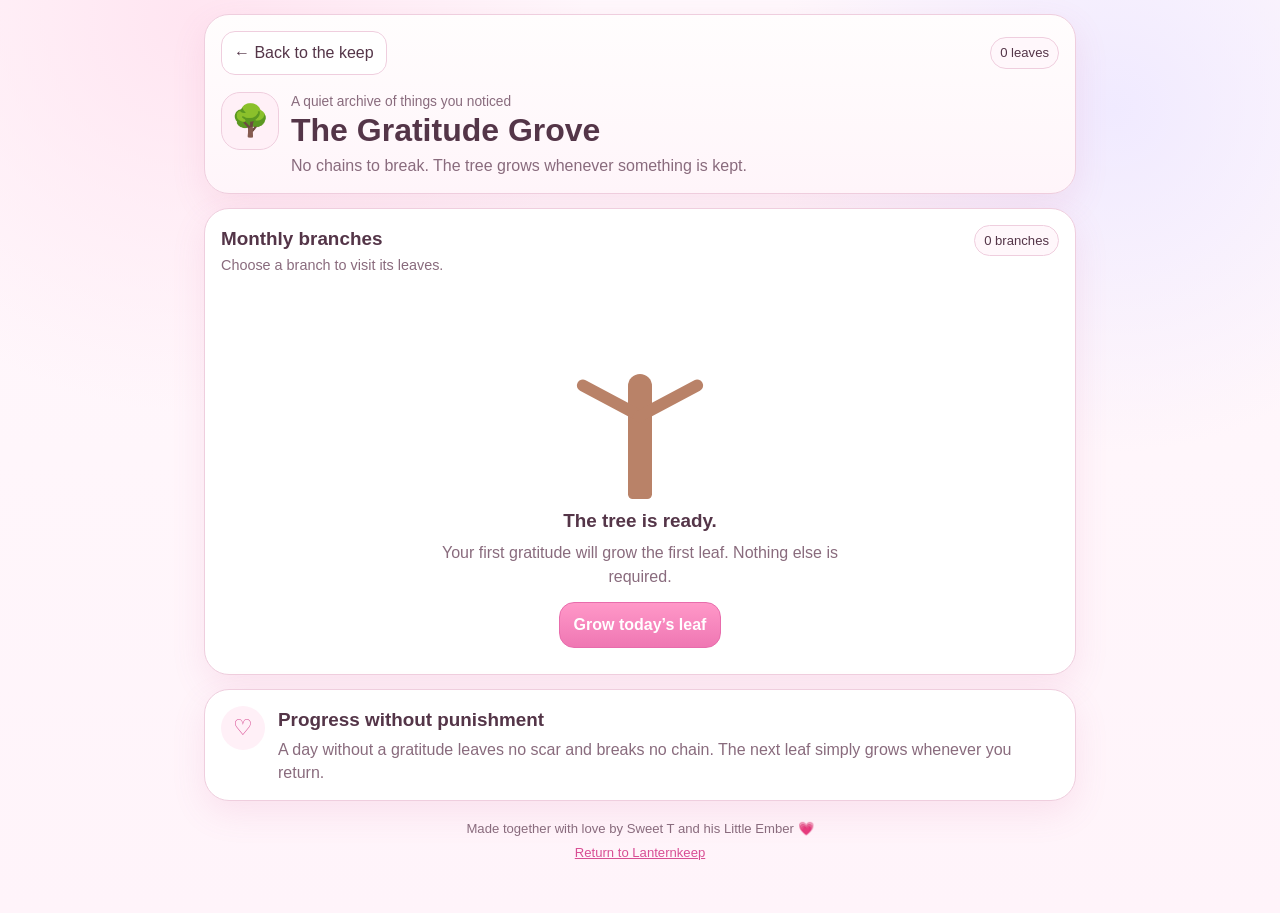
==== grove.html @ 1fda89b6 "Add files via upload" ====
<!doctype html>
<html lang="en">
<head>
  <meta charset="utf-8">
  <meta name="viewport" content="width=device-width, initial-scale=1, viewport-fit=cover">
  <meta name="theme-color" content="#ef77b3">
  <meta name="description" content="The Gratitude Grove — Lanternkeep's gentle memory tree.">
  <title>Gratitude Grove · Lanternkeep</title>

  <link rel="manifest" href="./manifest.webmanifest">
  <link rel="apple-touch-icon" href="./apple-touch-icon.png">
  <link rel="icon" href="./icon-192.png">
  <link rel="stylesheet" href="./styles.css">
</head>
<body class="grove-page">
  <div class="app-shell grove-shell">
    <header class="grove-header card">
      <div class="grove-header-row">
        <a class="back-to-keep" href="./index.html">← Back to the keep</a>
        <span id="groveTotalBadge" class="pill">0 leaves</span>
      </div>

      <div class="grove-title-row">
        <div class="grove-mark" aria-hidden="true">🌳</div>
        <div>
          <div class="eyebrow">A quiet archive of things you noticed</div>
          <h1>The Gratitude Grove</h1>
          <p>No chains to break. The tree grows whenever something is kept.</p>
        </div>
      </div>
    </header>

    <main>
      <section class="card grove-card">
        <div class="section-heading grove-branch-heading">
          <div>
            <h2>Monthly branches</h2>
            <p>Choose a branch to visit its leaves.</p>
          </div>
          <span id="branchCountBadge" class="pill">0 branches</span>
        </div>

        <div id="monthBranches" class="month-branches" aria-label="Gratitude months"></div>

        <div id="groveEmpty" class="grove-empty" hidden>
          <div class="bare-tree" aria-hidden="true">
            <span class="bare-trunk"></span>
            <span class="bare-branch branch-left"></span>
            <span class="bare-branch branch-right"></span>
          </div>
          <h2>The tree is ready.</h2>
          <p>Your first gratitude will grow the first leaf. Nothing else is required.</p>
          <a class="primary-button grove-cta" href="./index.html#gratitude">Grow today’s leaf</a>
        </div>

        <div id="groveContent" hidden>
          <div class="grove-tree-heading">
            <div>
              <div class="eyebrow">Selected branch</div>
              <h2 id="selectedMonthTitle">This month</h2>
            </div>
            <span id="selectedMonthCount" class="pill">0 leaves</span>
          </div>

          <div class="full-grove-tree" aria-label="A tree holding dated gratitude leaves">
            <div class="grove-sky-specks" aria-hidden="true">
              <span>✦</span><span>✦</span><span>✦</span><span>✦</span>
            </div>
            <div class="canopy-cloud canopy-one" aria-hidden="true"></div>
            <div class="canopy-cloud canopy-two" aria-hidden="true"></div>
            <div class="canopy-cloud canopy-three" aria-hidden="true"></div>
            <div class="great-trunk" aria-hidden="true"></div>
            <div class="great-branch great-branch-left" aria-hidden="true"></div>
            <div class="great-branch great-branch-right" aria-hidden="true"></div>
            <div class="great-branch great-branch-high" aria-hidden="true"></div>
            <div id="leafCanopy" class="leaf-canopy"></div>
            <div class="grove-ground" aria-hidden="true"></div>
          </div>

          <article id="leafMemory" class="leaf-memory" aria-live="polite">
            <div id="memoryDate" class="eyebrow">Tap a leaf</div>
            <h2 id="memoryTitle">Every leaf holds one true thing.</h2>
            <p id="memoryText">There are no empty leaves for days you missed.</p>
          </article>
        </div>
      </section>

      <section class="card grove-philosophy">
        <div class="grove-philosophy-icon" aria-hidden="true">♡</div>
        <div>
          <h2>Progress without punishment</h2>
          <p>A day without a gratitude leaves no scar and breaks no chain. The next leaf simply grows whenever you return.</p>
        </div>
      </section>
    </main>

    <footer>
      <p>Made together with love by Sweet T and his Little Ember 💗</p>
      <a href="./index.html">Return to Lanternkeep</a>
    </footer>
  </div>

  <script src="./grove.js"></script>
</body>
</html>
---- styles.css ----
:root {
  --ink: #543548;
  --muted: #896b7d;
  --line: #efcede;
  --pink: #ef77b3;
  --pink-deep: #d84e94;
  --pink-soft: #fff0f7;
  --blue: #86d4fb;
  --panel: #ffffff;
  --danger: #b83d63;
  --shadow: 0 12px 34px rgba(210, 92, 148, 0.12);
  color-scheme: light;
}

* {
  box-sizing: border-box;
}

html {
  background: #fff5fa;
}

body {
  margin: 0;
  min-height: 100vh;
  background:
    radial-gradient(circle at 12% 0%, #ffe8f3 0%, transparent 28%),
    radial-gradient(circle at 88% 8%, #f5edff 0%, transparent 24%),
    linear-gradient(180deg, #fffafd, #fff4fa);
  color: var(--ink);
  font:
    16px/1.45 -apple-system, BlinkMacSystemFont, "Segoe UI", Roboto,
    Helvetica, Arial, sans-serif;
}

button,
input,
select {
  font: inherit;
}

button,
label,
select {
  -webkit-tap-highlight-color: transparent;
}

button {
  touch-action: manipulation;
}

.app-shell {
  width: min(100%, 900px);
  margin: 0 auto;
  padding:
    max(14px, env(safe-area-inset-top))
    14px
    calc(34px + env(safe-area-inset-bottom));
}

.card {
  margin-bottom: 14px;
  padding: 16px;
  overflow: hidden;
  border: 1px solid var(--line);
  border-radius: 25px;
  background: var(--panel);
  box-shadow: var(--shadow);
}

h1,
h2,
h3,
p {
  margin: 0;
}

h1 {
  margin-top: 2px;
  font-size: clamp(1.55rem, 6vw, 2rem);
  line-height: 1.05;
}

h2 {
  font-size: 1.18rem;
}

h3 {
  font-size: 1rem;
}

.eyebrow {
  color: var(--muted);
  font-size: 0.86rem;
}

.hero {
  background:
    radial-gradient(circle at 14% 15%, rgba(239, 119, 179, 0.14), transparent 30%),
    linear-gradient(180deg, #fffdfd, #fff6fb);
}

.brand-row {
  display: flex;
  gap: 13px;
  align-items: flex-start;
}

.brand-copy {
  flex: 1;
  min-width: 0;
}

.brand-copy p {
  margin-top: 6px;
  color: var(--muted);
}

.brand-copy .date-line {
  margin-top: 5px;
  color: var(--pink-deep);
  font-size: 0.86rem;
  font-weight: 700;
}

.brand-copy .date-line + #heroMessage {
  margin-top: 3px;
}

.icon-button {
  display: grid;
  width: 44px;
  height: 44px;
  flex: 0 0 auto;
  place-items: center;
  border: 1px solid var(--line);
  border-radius: 50%;
  background: #fff;
  color: var(--ink);
  font-size: 1.35rem;
  cursor: pointer;
}

.lantern-logo,
.big-lantern {
  position: relative;
  width: 64px;
  height: 77px;
  flex: 0 0 auto;
}

.lantern-handle {
  position: absolute;
  top: 0;
  left: 16px;
  width: 32px;
  height: 25px;
  border: 3px solid #dba3bf;
  border-bottom: 0;
  border-radius: 19px 19px 0 0;
}

.lantern-body {
  position: absolute;
  top: 20px;
  left: 9px;
  width: 46px;
  height: 52px;
  overflow: hidden;
  border: 2px solid #dba3bf;
  border-radius: 14px 14px 18px 18px;
  background: #fff;
}

.lantern-glow {
  position: absolute;
  inset: 8px;
  border-radius: 50% 50% 42% 42%;
  background: var(--pink);
  opacity: 0.14;
  transition: 260ms ease;
}

.lantern-heart {
  position: absolute;
  inset: 0;
  display: grid;
  place-items: center;
  color: var(--pink-deep);
  font-size: 23px;
}

.lit .lantern-glow {
  opacity: 0.74;
  transform: scale(1.08);
  box-shadow: 0 0 28px rgba(239, 119, 179, 0.38);
}

.mode-row {
  display: grid;
  grid-template-columns: 1fr 1fr;
  gap: 9px;
  margin-top: 15px;
}

.mode-button,
.primary-button,
.secondary-button,
.danger-button,
.text-button,
.file-button {
  min-height: 46px;
  border-radius: 15px;
  cursor: pointer;
}

.mode-button {
  border: 1px solid var(--line);
  background: #fff;
  color: var(--ink);
}

.mode-button.active {
  border-color: var(--pink);
  background: var(--pink-soft);
  font-weight: 700;
}

.primary-button {
  border: 1px solid #e86cac;
  background: linear-gradient(180deg, #ff98c8, var(--pink));
  color: #fff;
  font-weight: 700;
}

.secondary-button,
.file-button {
  display: grid;
  place-items: center;
  border: 1px solid var(--line);
  background: #fff;
  color: var(--ink);
  text-align: center;
}

.danger-button {
  border: 1px solid #e1a8ba;
  background: #fff5f8;
  color: var(--danger);
  font-weight: 650;
}

.text-button {
  min-height: 36px;
  padding: 4px 8px;
  border: 0;
  background: transparent;
  color: var(--pink-deep);
  font-weight: 700;
}

.stat-grid {
  display: grid;
  grid-template-columns: repeat(3, 1fr);
  gap: 9px;
  margin-top: 12px;
}

.stat {
  padding: 11px;
  border: 1px solid var(--line);
  border-radius: 17px;
  background: #fff;
}

.stat span {
  display: block;
  color: var(--muted);
  font-size: 0.78rem;
}

.stat strong {
  display: block;
  margin-top: 2px;
  font-size: 1.2rem;
}

.section-heading,
.settings-heading,
.dialog-header,
.time-heading {
  display: flex;
  gap: 10px;
  align-items: flex-start;
  justify-content: space-between;
}

.section-heading {
  margin-bottom: 11px;
}

.section-heading p,
.settings-heading p,
.time-heading p {
  margin-top: 3px;
  color: var(--muted);
  font-size: 0.9rem;
}

.pill {
  padding: 5px 9px;
  border: 1px solid var(--line);
  border-radius: 999px;
  background: #fff7fb;
  font-size: 0.82rem;
  white-space: nowrap;
}

.world {
  position: relative;
  min-height: 330px;
  overflow: hidden;
  border: 1px solid var(--line);
  border-radius: 22px;
  background: linear-gradient(180deg, #fff3fa, #fffafe 62%, #fff);
  transition: 260ms ease;
}

.world.low-energy {
  background: linear-gradient(180deg, #fff9fc, #fff 78%);
}

.big-lantern {
  position: absolute;
  top: 16px;
  left: 50%;
  z-index: 5;
  transform: translateX(-50%) scale(1.13);
}

.star {
  position: absolute;
  z-index: 2;
  color: #efc45f;
  opacity: 0.15;
  transition: 260ms ease;
}

.star.on {
  opacity: 1;
  transform: translateY(-2px);
}

.star-1 { top: 14%; left: 17%; }
.star-2 { top: 20%; left: 35%; }
.star-3 { top: 15%; left: 69%; }
.star-4 { top: 23%; left: 83%; }

.pink-tree {
  position: absolute;
  bottom: 54px;
  left: 17px;
  z-index: 4;
  width: 74px;
  height: 112px;
}

.tree-trunk {
  position: absolute;
  bottom: 0;
  left: 30px;
  width: 12px;
  height: 46px;
  border-radius: 8px;
  background: #c99578;
}

.tree-leaf {
  position: absolute;
  border: 1px solid #efbdd4;
  border-radius: 50%;
  background: #ffcce1;
}

.leaf-a { bottom: 35px; left: 0; width: 36px; height: 34px; }
.leaf-b { bottom: 49px; left: 19px; width: 38px; height: 36px; }
.leaf-c { bottom: 34px; left: 40px; width: 31px; height: 31px; }

.tree-note {
  position: absolute;
  bottom: 124px;
  left: 71px;
  z-index: 9;
  max-width: min(160px, 45vw);
  padding: 5px 8px;
  border: 1px solid var(--line);
  border-radius: 11px;
  background: #fff;
  font-size: 0.72rem;
  opacity: 0;
  transform: translateY(6px);
  transition: 260ms ease;
}

.tree-note.show {
  opacity: 1;
  transform: none;
}

.path {
  position: absolute;
  bottom: 17px;
  left: 22px;
  z-index: 3;
  width: 132px;
  height: 57px;
  border: 1px solid #ebd6a4;
  border-radius: 50%;
  background: #fff0ce;
  transform: rotate(-4deg);
}

.pawprints {
  position: absolute;
  bottom: 30px;
  left: 53px;
  z-index: 8;
  display: flex;
  gap: 7px;
  align-items: center;
  opacity: 0;
  transform: rotate(-10deg) translateY(4px);
  transition: 260ms ease;
  font-size: 17px;
}

.pawprints.show {
  opacity: 1;
  transform: rotate(-10deg) translateY(0);
}

.pond {
  position: absolute;
  right: 20px;
  bottom: 17px;
  z-index: 3;
  width: 134px;
  height: 60px;
  overflow: hidden;
  border: 2px solid #eecfe0;
  border-radius: 50%;
  background: #fff;
}

.pond-fill {
  position: absolute;
  right: 0;
  bottom: 0;
  left: 0;
  height: 0;
  background: linear-gradient(180deg, #c8edff, var(--blue));
  transition: 320ms ease;
}

.pond-shine {
  position: absolute;
  top: 9px;
  left: 50%;
  width: 44px;
  height: 7px;
  border: 2px solid rgba(255,255,255,0.8);
  border-top: 0;
  border-radius: 50%;
  transform: translateX(-50%);
}

.world-ground {
  position: absolute;
  right: 0;
  bottom: 0;
  left: 0;
  z-index: 1;
  height: 74px;
  border-top: 1px solid #f1dce7;
  background: #fff7fb;
}

.scene-resident {
  position: absolute;
  z-index: 8;
  font-size: 31px;
  transform-origin: center;
  user-select: none;
}

.daisy-scene {
  bottom: 61px;
  left: 34px;
  animation: idle-bob 2.8s ease-in-out infinite;
}

.mallow-scene {
  right: 58px;
  bottom: 49px;
  animation: idle-bob 3.2s ease-in-out infinite;
}

.silas-scene {
  bottom: 67px;
  left: 148px;
  animation: idle-blink 4s step-end infinite;
}

.reggie-scene {
  top: 64px;
  right: 23px;
  animation: idle-wiggle 4.6s ease-in-out infinite;
}

.scene-resident.react {
  animation: happy-hop 0.5s ease-in-out 2 alternate;
}

.reggie-scene.permit {
  animation: siren-spin 0.85s ease-in-out 2;
}

.scene-bubble {
  position: absolute;
  top: 126px;
  left: 50%;
  z-index: 10;
  max-width: min(280px, 78%);
  padding: 7px 10px;
  border: 1px solid var(--line);
  border-radius: 12px;
  background: rgba(255,255,255,0.95);
  color: var(--muted);
  font-size: 0.78rem;
  text-align: center;
  opacity: 0;
  transform: translate(-50%, 7px);
  transition: 220ms ease;
  pointer-events: none;
}

.scene-bubble.show {
  opacity: 1;
  transform: translate(-50%, 0);
}

.resident-strip {
  margin-top: 10px;
}

.resident-chips {
  display: grid;
  grid-template-columns: repeat(4, 1fr);
  gap: 7px;
}

.resident-chip {
  display: grid;
  min-width: 0;
  min-height: 66px;
  place-items: center;
  padding: 7px 4px;
  border: 1px solid var(--line);
  border-radius: 16px;
  background: #fff8fc;
  color: var(--muted);
  text-align: center;
  transition: 220ms ease;
}

.resident-chip.active {
  border-color: var(--pink);
  background: var(--pink-soft);
  color: var(--ink);
}

.resident-chip-face {
  display: block;
  font-size: 29px;
  line-height: 1;
  transform-origin: center;
}

.resident-chip small {
  display: block;
  overflow: hidden;
  max-width: 100%;
  margin-top: 4px;
  text-overflow: ellipsis;
  white-space: nowrap;
}

.resident-chip.react .resident-chip-face {
  animation: happy-hop 0.5s ease-in-out 2 alternate;
}

.resident-reaction-bar {
  display: flex;
  gap: 10px;
  align-items: center;
  min-height: 66px;
  margin-top: 8px;
  padding: 10px 12px;
  border: 1px solid var(--line);
  border-radius: 17px;
  background: #fff;
}

.resident-reaction-face {
  display: grid;
  width: 42px;
  height: 42px;
  flex: 0 0 auto;
  place-items: center;
  border-radius: 50%;
  background: var(--pink-soft);
  font-size: 25px;
}

.resident-reaction-bar p {
  margin-top: 2px;
  color: var(--muted);
  font-size: 0.86rem;
}

.scene-detail-grid {
  display: grid;
  grid-template-columns: repeat(3, 1fr);
  gap: 9px;
  margin-top: 9px;
}

.scene-detail {
  position: relative;
  min-height: 120px;
  padding: 11px;
  overflow: hidden;
  border: 1px solid var(--line);
  border-radius: 18px;
  background: #fff8fc;
}

.scene-detail p {
  max-width: calc(100% - 36px);
  margin-top: 4px;
  color: var(--muted);
  font-size: 0.8rem;
}

.detail-art {
  position: absolute;
  right: 10px;
  bottom: 9px;
  font-size: 28px;
}

.vanity-lights {
  margin-top: 9px;
}

.vanity-lights span {
  display: inline-block;
  width: 9px;
  height: 9px;
  margin-right: 4px;
  border-radius: 50%;
  background: #e8d8e1;
  transition: 220ms ease;
}

.vanity-lights span.on {
  background: var(--pink);
  box-shadow: 0 0 8px rgba(238, 118, 177, 0.35);
}

.mini-stamp {
  display: inline-block;
  margin-top: 9px;
  padding: 3px 6px;
  border: 2px solid var(--pink-deep);
  border-radius: 9px;
  color: var(--pink-deep);
  font-size: 0.7rem;
  font-weight: 800;
  opacity: 0;
  transform: rotate(-5deg) scale(0.8);
  transition: 260ms ease;
}

.mini-stamp.show {
  opacity: 1;
  transform: rotate(-5deg) scale(1);
}

.water-drops {
  display: grid;
  grid-template-columns: repeat(auto-fit, minmax(42px, 1fr));
  gap: 8px;
}

.water-drop {
  height: 46px;
  border: 1px solid var(--line);
  border-radius: 50% 50% 57% 57% / 62% 62% 38% 38%;
  background: #fff;
  color: #a3d8f6;
  cursor: pointer;
  transition: 220ms ease;
}

.water-drop.filled {
  border-color: #84cffa;
  background: linear-gradient(180deg, #c8edff, #86d4fb);
  color: #fff;
  transform: translateY(-2px);
}

.two-buttons {
  display: grid;
  grid-template-columns: 1fr 1fr;
  gap: 9px;
  margin-top: 11px;
}

.gentle-note {
  margin-top: 9px;
  color: var(--muted);
  font-size: 0.9rem;
}

.gratitude-row {
  display: grid;
  grid-template-columns: 1fr auto;
  gap: 9px;
}

input[type="text"],
select {
  width: 100%;
  min-height: 46px;
  padding: 11px 12px;
  border: 1px solid var(--line);
  border-radius: 15px;
  background: #fff;
  color: var(--ink);
}

.saved-note {
  margin-top: 9px;
  padding: 10px;
  border: 1px solid var(--line);
  border-radius: 14px;
  background: #fff6fb;
}

.time-section {
  margin-top: 10px;
  overflow: hidden;
  border: 1px solid var(--line);
  border-radius: 19px;
  background: #fff;
}

.time-heading {
  padding: 13px;
  border-bottom: 1px solid #f4e1ea;
}

.task-list {
  padding: 1px 11px 11px;
}

.task-row {
  position: relative;
  display: flex;
  gap: 11px;
  align-items: center;
  min-height: 58px;
  margin-top: 10px;
  padding: 10px;
  border: 1px solid var(--line);
  border-radius: 15px;
  background: #fff;
  cursor: pointer;
  transition: 220ms ease;
}

.task-row.done {
  background: #fff6fb;
  opacity: 0.68;
}

.task-row.done .task-name {
  text-decoration: line-through;
}

.task-row input {
  position: absolute;
  opacity: 0;
  pointer-events: none;
}

.custom-check {
  display: grid;
  width: 24px;
  height: 24px;
  flex: 0 0 auto;
  place-items: center;
  border: 2px solid #dcb3c8;
  border-radius: 7px;
  color: #fff;
  transition: 220ms ease;
}

.task-row.done .custom-check {
  border-color: var(--pink);
  background: var(--pink);
}

.task-row.done .custom-check::after {
  content: "✓";
  font-size: 0.8rem;
}

.task-copy {
  flex: 1;
  min-width: 0;
}

.task-copy strong,
.task-copy small {
  display: block;
}

.task-copy small {
  margin-top: 2px;
  color: var(--muted);
  font-size: 0.8rem;
}

.task-edit-button {
  width: 42px;
  height: 42px;
  flex: 0 0 auto;
  border: 0;
  border-radius: 50%;
  background: transparent;
  color: var(--muted);
  cursor: pointer;
}

.empty-state {
  padding: 24px 10px 10px;
  text-align: center;
}

.empty-state p {
  max-width: 420px;
  margin: 6px auto 14px;
  color: var(--muted);
}

.empty-icon {
  color: var(--pink);
  font-size: 2rem;
}


footer {
  padding: 4px 8px 16px;
  color: var(--muted);
  text-align: center;
  font-size: 0.82rem;
}

footer button {
  margin-top: 5px;
  border: 0;
  background: transparent;
  color: var(--pink-deep);
  text-decoration: underline;
}

.app-dialog {
  width: min(calc(100% - 24px), 650px);
  max-height: calc(100vh - 40px);
  padding: 0;
  overflow: visible;
  border: 0;
  border-radius: 25px;
  background: transparent;
}

.app-dialog::backdrop {
  background: rgba(84, 53, 72, 0.36);
  backdrop-filter: blur(5px);
}

.dialog-card {
  max-height: calc(100vh - 40px);
  padding: 18px;
  overflow-y: auto;
  border: 1px solid var(--line);
  border-radius: 25px;
  background: #fff;
  box-shadow: 0 18px 60px rgba(84, 53, 72, 0.22);
}

.dialog-card > p {
  margin-top: 10px;
  color: var(--muted);
}

.dialog-lantern {
  color: var(--pink);
  font-size: 2rem;
  text-align: center;
}

.choice-stack {
  display: grid;
  gap: 9px;
  margin-top: 16px;
}

.dialog-fine-print {
  font-size: 0.82rem;
  text-align: center;
}

.settings-section {
  margin-top: 18px;
  padding-top: 16px;
  border-top: 1px solid #f3dfe9;
}

.settings-task-list {
  display: grid;
  gap: 8px;
  margin-top: 10px;
}

.settings-task {
  display: flex;
  gap: 9px;
  align-items: center;
  padding: 10px;
  border: 1px solid var(--line);
  border-radius: 14px;
}

.settings-task-copy {
  flex: 1;
  min-width: 0;
}

.settings-task-copy strong,
.settings-task-copy small {
  display: block;
}

.settings-task-copy small {
  color: var(--muted);
}

.settings-task button {
  min-width: 44px;
  min-height: 44px;
  border: 1px solid var(--line);
  border-radius: 13px;
  background: #fff;
  color: var(--ink);
}

.privacy-box {
  padding: 14px;
  border: 1px solid var(--line);
  border-radius: 17px;
  background: #fff8fc;
}

.privacy-box p {
  margin-top: 7px;
  color: var(--muted);
  font-size: 0.88rem;
}

.file-button {
  position: relative;
}

.file-button input {
  position: absolute;
  width: 1px;
  height: 1px;
  opacity: 0;
}

.danger-zone {
  display: grid;
  grid-template-columns: 1fr 1fr;
  gap: 9px;
  margin-top: 18px;
}

.field-label {
  display: block;
  margin: 14px 0 6px;
  color: var(--muted);
  font-size: 0.86rem;
  font-weight: 650;
}

.form-grid {
  display: grid;
  grid-template-columns: 1fr 1fr;
  gap: 9px;
}

@keyframes idle-bob {
  0%, 100% { transform: translateY(0); }
  50% { transform: translateY(-4px); }
}

@keyframes idle-blink {
  0%, 92%, 100% { transform: scaleY(1); }
  94%, 96% { transform: scaleY(0.82); }
}

@keyframes idle-wiggle {
  0%, 100% { transform: rotate(0deg); }
  25% { transform: rotate(-2deg); }
  75% { transform: rotate(2deg); }
}

@keyframes happy-hop {
  from { transform: translateY(0) scale(1); }
  to { transform: translateY(-7px) scale(1.06); }
}

@keyframes siren-spin {
  0% { transform: rotate(-4deg) scale(1); }
  50% { transform: rotate(4deg) scale(1.08); }
  100% { transform: rotate(-4deg) scale(1); }
}

@media (max-width: 720px) {
  .scene-detail-grid {
    grid-template-columns: 1fr;
  }


  .gratitude-row,
  .form-grid {
    grid-template-columns: 1fr;
  }
}

@media (max-width: 390px) {
  .brand-row {
    gap: 9px;
  }

  .lantern-logo {
    transform: scale(0.88);
    transform-origin: top left;
    margin-right: -6px;
  }

  .stat {
    padding: 9px;
  }

  .world {
    min-height: 310px;
  }

  .silas-scene {
    left: 130px;
  }
}

@media (prefers-reduced-motion: reduce) {
  *,
  *::before,
  *::after {
    scroll-behavior: auto !important;
    animation-duration: 0.001ms !important;
    animation-iteration-count: 1 !important;
    transition-duration: 0.001ms !important;
  }
}


/* Gratitude Grove — Lanternkeep 1.2 */
.gratitude-tree-link {
  appearance: none;
  padding: 0;
  border: 0;
  background: transparent;
  color: inherit;
  cursor: pointer;
  -webkit-tap-highlight-color: transparent;
}

.gratitude-tree-link:focus-visible {
  outline: 3px solid rgba(239, 119, 179, 0.38);
  outline-offset: 5px;
}

.gratitude-tree-link.has-leaves .tree-leaf {
  box-shadow: 0 0 12px rgba(239, 119, 179, 0.24);
}

.tree-path-sign {
  position: absolute;
  right: -26px;
  bottom: 18px;
  z-index: 3;
  padding: 2px 5px;
  border: 1px solid #d9b295;
  border-radius: 5px;
  background: #fff0ce;
  color: #795a49;
  font-size: 0.58rem;
  font-weight: 800;
  transform: rotate(-5deg);
}

.tree-path-sign::before {
  content: "";
  position: absolute;
  left: 50%;
  top: 100%;
  width: 2px;
  height: 13px;
  background: #b68668;
  transform: translateX(-50%);
}

.grove-link-button {
  display: flex;
  gap: 11px;
  align-items: center;
  min-height: 58px;
  margin-top: 10px;
  padding: 10px 12px;
  border: 1px solid var(--line);
  border-radius: 17px;
  background: #fff8fc;
  color: var(--ink);
  text-decoration: none;
}

.grove-link-button > span:nth-child(2) {
  flex: 1;
  min-width: 0;
}

.grove-link-button strong,
.grove-link-button small {
  display: block;
}

.grove-link-button small {
  margin-top: 2px;
  color: var(--muted);
  font-size: 0.82rem;
}

.grove-link-icon {
  display: grid;
  width: 40px;
  height: 40px;
  flex: 0 0 auto;
  place-items: center;
  border-radius: 50%;
  background: var(--pink-soft);
  font-size: 23px;
}

.grove-page {
  background:
    radial-gradient(circle at 15% 2%, #ffe5f1 0%, transparent 28%),
    radial-gradient(circle at 87% 12%, #f0eaff 0%, transparent 25%),
    linear-gradient(180deg, #fff8fc, #fff4fa);
}

.grove-shell {
  width: min(100%, 900px);
}

.grove-header {
  background: linear-gradient(180deg, #fffdfd, #fff5fa);
}

.grove-header-row,
.grove-title-row,
.grove-tree-heading {
  display: flex;
  gap: 12px;
  align-items: center;
  justify-content: space-between;
}

.grove-title-row {
  align-items: flex-start;
  justify-content: flex-start;
  margin-top: 17px;
}

.grove-title-row p {
  margin-top: 6px;
  color: var(--muted);
}

.grove-mark {
  display: grid;
  width: 58px;
  height: 58px;
  flex: 0 0 auto;
  place-items: center;
  border: 1px solid var(--line);
  border-radius: 19px;
  background: var(--pink-soft);
  font-size: 31px;
}

.back-to-keep {
  display: inline-grid;
  min-height: 44px;
  place-items: center;
  padding: 8px 12px;
  border: 1px solid var(--line);
  border-radius: 14px;
  background: #fff;
  color: var(--ink);
  text-decoration: none;
}

.grove-branch-heading {
  align-items: flex-start;
}

.month-branches {
  display: flex;
  gap: 8px;
  overflow-x: auto;
  padding: 2px 1px 8px;
  scrollbar-width: thin;
}

.month-branch-button {
  min-width: 104px;
  min-height: 57px;
  padding: 9px 11px;
  border: 1px solid var(--line);
  border-radius: 15px;
  background: #fff;
  color: var(--ink);
  text-align: left;
  cursor: pointer;
}

.month-branch-button strong,
.month-branch-button small {
  display: block;
}

.month-branch-button small {
  margin-top: 2px;
  color: var(--muted);
}

.month-branch-button.active {
  border-color: var(--pink);
  background: var(--pink-soft);
}

.grove-tree-heading {
  margin: 13px 0 9px;
}

.full-grove-tree {
  position: relative;
  min-height: 520px;
  overflow: hidden;
  border: 1px solid var(--line);
  border-radius: 23px;
  background: linear-gradient(180deg, #fff3fa, #fffafe 68%, #fff7fb);
}

.grove-sky-specks span {
  position: absolute;
  z-index: 1;
  color: #efc45f;
  opacity: 0.65;
}

.grove-sky-specks span:nth-child(1) { top: 8%; left: 12%; }
.grove-sky-specks span:nth-child(2) { top: 13%; right: 13%; }
.grove-sky-specks span:nth-child(3) { top: 29%; left: 7%; }
.grove-sky-specks span:nth-child(4) { top: 32%; right: 8%; }

.canopy-cloud {
  position: absolute;
  z-index: 2;
  border: 1px solid #efbdd4;
  border-radius: 50%;
  background: #ffd3e5;
}

.canopy-one { top: 42px; left: 7%; width: 48%; height: 235px; }
.canopy-two { top: 22px; right: 7%; width: 49%; height: 245px; }
.canopy-three { top: 92px; left: 27%; width: 48%; height: 220px; }

.great-trunk {
  position: absolute;
  bottom: 42px;
  left: 50%;
  z-index: 3;
  width: 36px;
  height: 245px;
  border-radius: 22px 22px 9px 9px;
  background: #b98268;
  transform: translateX(-50%);
}

.great-branch {
  position: absolute;
  z-index: 3;
  height: 17px;
  border-radius: 999px;
  background: #b98268;
}

.great-branch-left {
  left: 23%;
  bottom: 190px;
  width: 31%;
  transform: rotate(25deg);
}

.great-branch-right {
  right: 22%;
  bottom: 173px;
  width: 31%;
  transform: rotate(-24deg);
}

.great-branch-high {
  left: 41%;
  bottom: 257px;
  width: 22%;
  transform: rotate(-12deg);
}

.leaf-canopy {
  position: absolute;
  top: 53px;
  right: 7%;
  left: 7%;
  z-index: 5;
  display: grid;
  grid-template-columns: repeat(5, minmax(0, 1fr));
  gap: 8px 6px;
  align-content: start;
}

.grove-leaf-button {
  min-width: 0;
  min-height: 49px;
  padding: 5px 3px;
  border: 1px solid #dfa9c3;
  border-radius: 65% 35% 62% 38%;
  background: #fff0f7;
  color: var(--ink);
  cursor: pointer;
  transform: rotate(var(--leaf-turn));
  transition: 180ms ease;
}

.grove-leaf-button strong,
.grove-leaf-button small {
  display: block;
  line-height: 1.05;
}

.grove-leaf-button strong {
  font-size: 1rem;
}

.grove-leaf-button small {
  margin-top: 3px;
  color: var(--muted);
  font-size: 0.66rem;
}

.grove-leaf-button.active,
.grove-leaf-button:focus-visible {
  border-color: var(--pink-deep);
  background: var(--pink);
  color: #fff;
  transform: rotate(var(--leaf-turn)) translateY(-3px) scale(1.04);
}

.grove-leaf-button.active small {
  color: #fff;
}

.grove-leaf-button.today::after {
  content: "today";
  display: block;
  margin-top: 2px;
  color: inherit;
  font-size: 0.52rem;
  font-weight: 800;
  letter-spacing: 0.04em;
  text-transform: uppercase;
}

.grove-ground {
  position: absolute;
  right: 0;
  bottom: 0;
  left: 0;
  z-index: 1;
  height: 76px;
  border-top: 1px solid #f0dce7;
  background: #fff7fb;
}

.leaf-memory {
  min-height: 135px;
  margin-top: 10px;
  padding: 16px;
  border: 1px solid var(--line);
  border-radius: 19px;
  background: #fff8fc;
}

.leaf-memory p {
  margin-top: 7px;
  color: var(--ink);
  font-size: 1.02rem;
}

.grove-empty {
  padding: 22px 12px 10px;
  text-align: center;
}

.grove-empty p {
  max-width: 430px;
  margin: 7px auto 14px;
  color: var(--muted);
}

.bare-tree {
  position: relative;
  width: 150px;
  height: 180px;
  margin: 0 auto 8px;
}

.bare-trunk {
  position: absolute;
  bottom: 0;
  left: 50%;
  width: 24px;
  height: 125px;
  border-radius: 18px 18px 7px 7px;
  background: #b98268;
  transform: translateX(-50%);
}

.bare-branch {
  position: absolute;
  bottom: 92px;
  width: 78px;
  height: 12px;
  border-radius: 999px;
  background: #b98268;
}

.branch-left { left: 8px; transform: rotate(28deg); }
.branch-right { right: 8px; transform: rotate(-28deg); }

.grove-cta {
  display: inline-grid;
  min-height: 46px;
  place-items: center;
  padding: 9px 14px;
  text-decoration: none;
}

.grove-philosophy {
  display: flex;
  gap: 13px;
  align-items: flex-start;
}

.grove-philosophy p {
  margin-top: 5px;
  color: var(--muted);
}

.grove-philosophy-icon {
  display: grid;
  width: 44px;
  height: 44px;
  flex: 0 0 auto;
  place-items: center;
  border-radius: 50%;
  background: var(--pink-soft);
  color: var(--pink-deep);
  font-size: 1.35rem;
}

.grove-page footer a {
  display: inline-block;
  margin-top: 5px;
  color: var(--pink-deep);
}

@media (max-width: 480px) {
  .full-grove-tree {
    min-height: 500px;
  }

  .leaf-canopy {
    top: 52px;
    right: 5%;
    left: 5%;
    gap: 7px 4px;
  }

  .grove-leaf-button {
    min-height: 46px;
  }

  .canopy-one { left: 2%; width: 54%; }
  .canopy-two { right: 2%; width: 54%; }
  .canopy-three { left: 24%; width: 53%; }
}
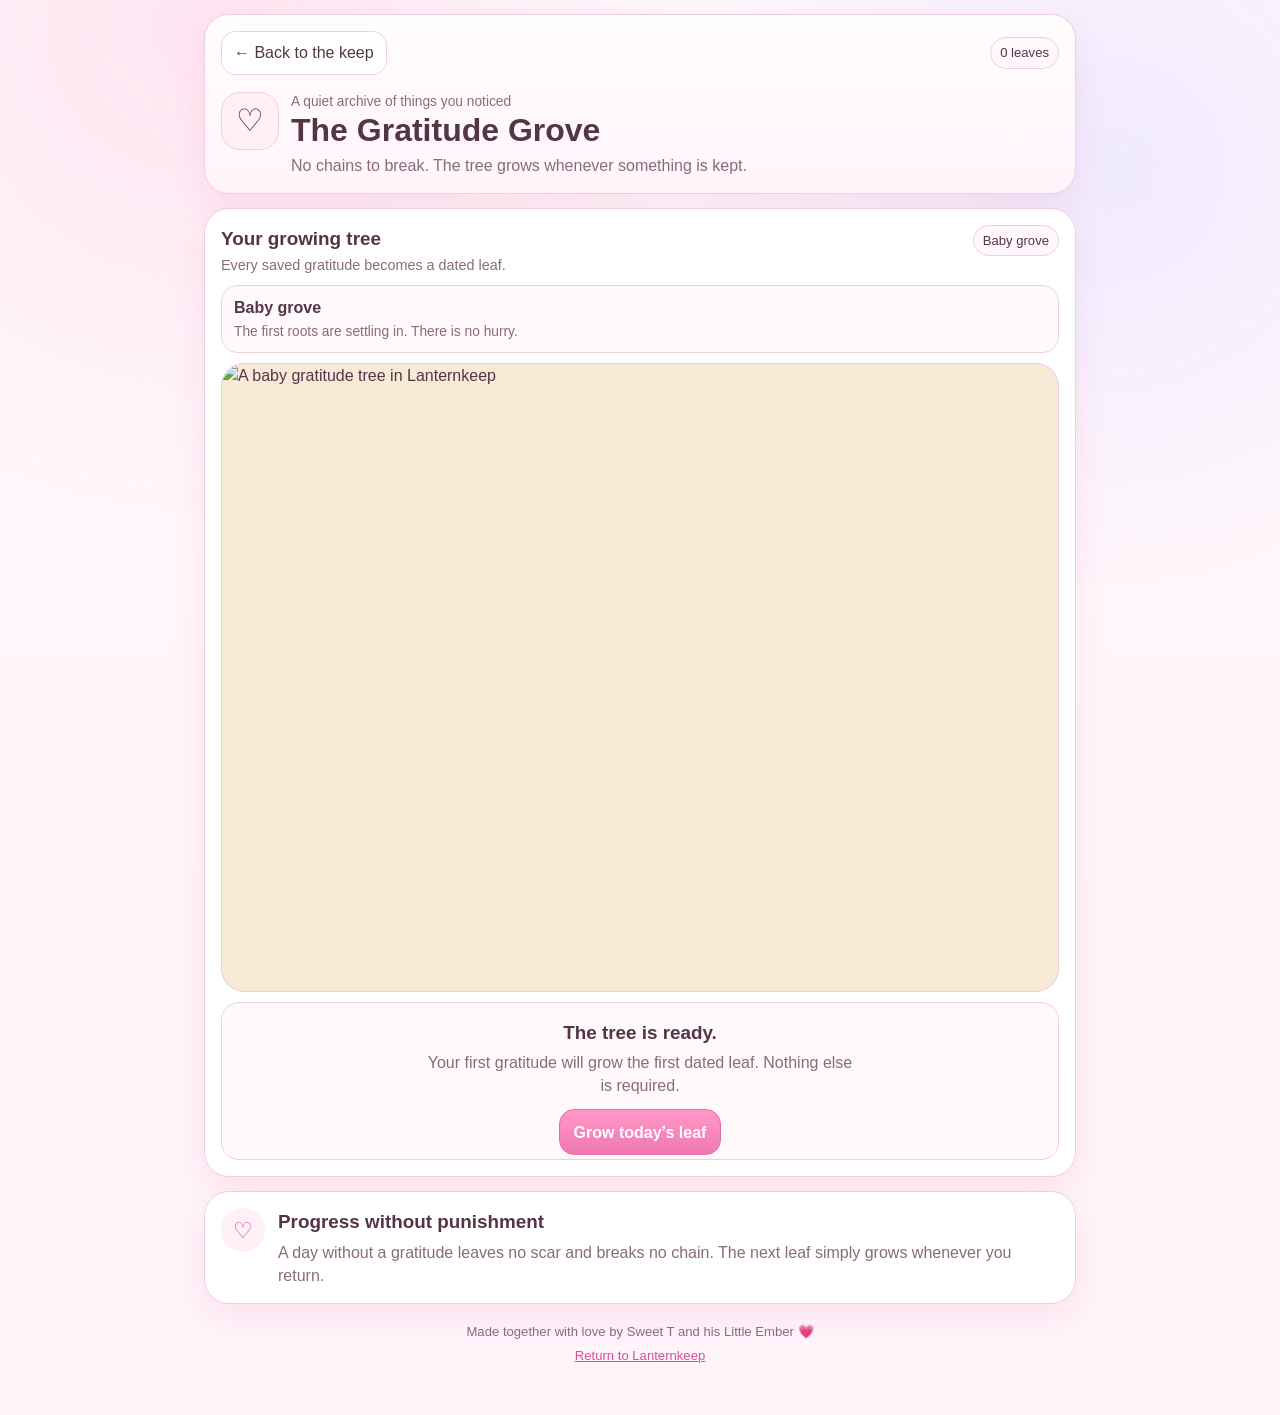
==== commit 30f67dfe: "Add files via upload" ====
--- a/grove.html
+++ b/grove.html
@@ -10,7 +10,7 @@
   <link rel="manifest" href="./manifest.webmanifest">
   <link rel="apple-touch-icon" href="./apple-touch-icon.png">
   <link rel="icon" href="./icon-192.png">
-  <link rel="stylesheet" href="./styles.css">
+  <link rel="stylesheet" href="./styles-v140.css">
 </head>
 <body class="grove-page">
   <div class="app-shell grove-shell">
@@ -21,7 +21,7 @@
       </div>
 
       <div class="grove-title-row">
-        <div class="grove-mark" aria-hidden="true">🌳</div>
+        <div class="grove-mark" aria-hidden="true">♡</div>
         <div>
           <div class="eyebrow">A quiet archive of things you noticed</div>
           <h1>The Gratitude Grove</h1>
@@ -32,56 +32,63 @@
 
     <main>
       <section class="card grove-card">
-        <div class="section-heading grove-branch-heading">
+        <div class="section-heading grove-stage-heading">
           <div>
-            <h2>Monthly branches</h2>
-            <p>Choose a branch to visit its leaves.</p>
+            <h2>Your growing tree</h2>
+            <p>Every saved gratitude becomes a dated leaf.</p>
           </div>
-          <span id="branchCountBadge" class="pill">0 branches</span>
+          <span id="groveStageBadge" class="pill">Baby grove</span>
         </div>
 
-        <div id="monthBranches" class="month-branches" aria-label="Gratitude months"></div>
+        <div class="grove-stage-copy">
+          <div>
+            <strong id="groveStageTitle">Baby grove</strong>
+            <p id="groveStageMessage">The first roots are settling in. There is no hurry.</p>
+          </div>
+        </div>
+
+        <div class="full-grove-tree" aria-label="A growing tree holding dated gratitude leaves">
+          <img
+            id="groveStageArt"
+            class="grove-stage-art"
+            src="./assets/grove/grove_stage_1_baby.webp"
+            alt="A baby gratitude tree in Lanternkeep"
+          >
+          <div id="leafCanopy" class="leaf-canopy"></div>
+        </div>
 
         <div id="groveEmpty" class="grove-empty" hidden>
-          <div class="bare-tree" aria-hidden="true">
-            <span class="bare-trunk"></span>
-            <span class="bare-branch branch-left"></span>
-            <span class="bare-branch branch-right"></span>
-          </div>
           <h2>The tree is ready.</h2>
-          <p>Your first gratitude will grow the first leaf. Nothing else is required.</p>
+          <p>Your first gratitude will grow the first dated leaf. Nothing else is required.</p>
           <a class="primary-button grove-cta" href="./index.html#gratitude">Grow today’s leaf</a>
         </div>
 
         <div id="groveContent" hidden>
-          <div class="grove-tree-heading">
-            <div>
-              <div class="eyebrow">Selected branch</div>
-              <h2 id="selectedMonthTitle">This month</h2>
-            </div>
-            <span id="selectedMonthCount" class="pill">0 leaves</span>
-          </div>
-
-          <div class="full-grove-tree" aria-label="A tree holding dated gratitude leaves">
-            <div class="grove-sky-specks" aria-hidden="true">
-              <span>✦</span><span>✦</span><span>✦</span><span>✦</span>
-            </div>
-            <div class="canopy-cloud canopy-one" aria-hidden="true"></div>
-            <div class="canopy-cloud canopy-two" aria-hidden="true"></div>
-            <div class="canopy-cloud canopy-three" aria-hidden="true"></div>
-            <div class="great-trunk" aria-hidden="true"></div>
-            <div class="great-branch great-branch-left" aria-hidden="true"></div>
-            <div class="great-branch great-branch-right" aria-hidden="true"></div>
-            <div class="great-branch great-branch-high" aria-hidden="true"></div>
-            <div id="leafCanopy" class="leaf-canopy"></div>
-            <div class="grove-ground" aria-hidden="true"></div>
-          </div>
-
           <article id="leafMemory" class="leaf-memory" aria-live="polite">
             <div id="memoryDate" class="eyebrow">Tap a leaf</div>
             <h2 id="memoryTitle">Every leaf holds one true thing.</h2>
             <p id="memoryText">There are no empty leaves for days you missed.</p>
           </article>
+
+          <section class="grove-archive" aria-label="Gratitude archive">
+            <div class="section-heading grove-branch-heading">
+              <div>
+                <h2>Monthly branches</h2>
+                <p>Choose a branch to visit its leaves.</p>
+              </div>
+              <span id="branchCountBadge" class="pill">0 branches</span>
+            </div>
+
+            <div id="monthBranches" class="month-branches" aria-label="Gratitude months"></div>
+
+            <div class="grove-tree-heading">
+              <div>
+                <div class="eyebrow">Selected branch</div>
+                <h2 id="selectedMonthTitle">This month</h2>
+              </div>
+              <span id="selectedMonthCount" class="pill">0 leaves</span>
+            </div>
+          </section>
         </div>
       </section>
 
@@ -100,6 +107,6 @@
     </footer>
   </div>
 
-  <script src="./grove.js"></script>
+  <script src="./grove-v140.js"></script>
 </body>
 </html>
--- a/styles-v140.css
+++ b/styles-v140.css
@@ -0,0 +1,2048 @@
+
+:root {
+  --ink: #543548;
+  --muted: #896b7d;
+  --line: #efcede;
+  --pink: #ef77b3;
+  --pink-deep: #d84e94;
+  --pink-soft: #fff0f7;
+  --blue: #86d4fb;
+  --panel: #ffffff;
+  --danger: #b83d63;
+  --shadow: 0 12px 34px rgba(210, 92, 148, 0.12);
+  color-scheme: light;
+}
+
+* {
+  box-sizing: border-box;
+}
+
+html {
+  background: #fff5fa;
+}
+
+body {
+  margin: 0;
+  min-height: 100vh;
+  background:
+    radial-gradient(circle at 12% 0%, #ffe8f3 0%, transparent 28%),
+    radial-gradient(circle at 88% 8%, #f5edff 0%, transparent 24%),
+    linear-gradient(180deg, #fffafd, #fff4fa);
+  color: var(--ink);
+  font:
+    16px/1.45 -apple-system, BlinkMacSystemFont, "Segoe UI", Roboto,
+    Helvetica, Arial, sans-serif;
+}
+
+button,
+input,
+select {
+  font: inherit;
+}
+
+button,
+label,
+select {
+  -webkit-tap-highlight-color: transparent;
+}
+
+button {
+  touch-action: manipulation;
+}
+
+.app-shell {
+  width: min(100%, 900px);
+  margin: 0 auto;
+  padding:
+    max(14px, env(safe-area-inset-top))
+    14px
+    calc(34px + env(safe-area-inset-bottom));
+}
+
+.card {
+  margin-bottom: 14px;
+  padding: 16px;
+  overflow: hidden;
+  border: 1px solid var(--line);
+  border-radius: 25px;
+  background: var(--panel);
+  box-shadow: var(--shadow);
+}
+
+h1,
+h2,
+h3,
+p {
+  margin: 0;
+}
+
+h1 {
+  margin-top: 2px;
+  font-size: clamp(1.55rem, 6vw, 2rem);
+  line-height: 1.05;
+}
+
+h2 {
+  font-size: 1.18rem;
+}
+
+h3 {
+  font-size: 1rem;
+}
+
+.eyebrow {
+  color: var(--muted);
+  font-size: 0.86rem;
+}
+
+.hero {
+  background:
+    radial-gradient(circle at 14% 15%, rgba(239, 119, 179, 0.14), transparent 30%),
+    linear-gradient(180deg, #fffdfd, #fff6fb);
+}
+
+.brand-row {
+  display: flex;
+  gap: 13px;
+  align-items: flex-start;
+}
+
+.brand-copy {
+  flex: 1;
+  min-width: 0;
+}
+
+.brand-copy p {
+  margin-top: 6px;
+  color: var(--muted);
+}
+
+.brand-copy .date-line {
+  margin-top: 5px;
+  color: var(--pink-deep);
+  font-size: 0.86rem;
+  font-weight: 700;
+}
+
+.brand-copy .date-line + #heroMessage {
+  margin-top: 3px;
+}
+
+.icon-button {
+  display: grid;
+  width: 44px;
+  height: 44px;
+  flex: 0 0 auto;
+  place-items: center;
+  border: 1px solid var(--line);
+  border-radius: 50%;
+  background: #fff;
+  color: var(--ink);
+  font-size: 1.35rem;
+  cursor: pointer;
+}
+
+.lantern-logo,
+.big-lantern {
+  position: relative;
+  width: 64px;
+  height: 77px;
+  flex: 0 0 auto;
+}
+
+.lantern-handle {
+  position: absolute;
+  top: 0;
+  left: 16px;
+  width: 32px;
+  height: 25px;
+  border: 3px solid #dba3bf;
+  border-bottom: 0;
+  border-radius: 19px 19px 0 0;
+}
+
+.lantern-body {
+  position: absolute;
+  top: 20px;
+  left: 9px;
+  width: 46px;
+  height: 52px;
+  overflow: hidden;
+  border: 2px solid #dba3bf;
+  border-radius: 14px 14px 18px 18px;
+  background: #fff;
+}
+
+.lantern-glow {
+  position: absolute;
+  inset: 8px;
+  border-radius: 50% 50% 42% 42%;
+  background: var(--pink);
+  opacity: 0.14;
+  transition: 260ms ease;
+}
+
+.lantern-heart {
+  position: absolute;
+  inset: 0;
+  display: grid;
+  place-items: center;
+  color: var(--pink-deep);
+  font-size: 23px;
+}
+
+.lit .lantern-glow {
+  opacity: 0.74;
+  transform: scale(1.08);
+  box-shadow: 0 0 28px rgba(239, 119, 179, 0.38);
+}
+
+.mode-row {
+  display: grid;
+  grid-template-columns: 1fr 1fr;
+  gap: 9px;
+  margin-top: 15px;
+}
+
+.mode-button,
+.primary-button,
+.secondary-button,
+.danger-button,
+.text-button,
+.file-button {
+  min-height: 46px;
+  border-radius: 15px;
+  cursor: pointer;
+}
+
+.mode-button {
+  border: 1px solid var(--line);
+  background: #fff;
+  color: var(--ink);
+}
+
+.mode-button.active {
+  border-color: var(--pink);
+  background: var(--pink-soft);
+  font-weight: 700;
+}
+
+.primary-button {
+  border: 1px solid #e86cac;
+  background: linear-gradient(180deg, #ff98c8, var(--pink));
+  color: #fff;
+  font-weight: 700;
+}
+
+.secondary-button,
+.file-button {
+  display: grid;
+  place-items: center;
+  border: 1px solid var(--line);
+  background: #fff;
+  color: var(--ink);
+  text-align: center;
+}
+
+.danger-button {
+  border: 1px solid #e1a8ba;
+  background: #fff5f8;
+  color: var(--danger);
+  font-weight: 650;
+}
+
+.text-button {
+  min-height: 36px;
+  padding: 4px 8px;
+  border: 0;
+  background: transparent;
+  color: var(--pink-deep);
+  font-weight: 700;
+}
+
+.stat-grid {
+  display: grid;
+  grid-template-columns: repeat(3, 1fr);
+  gap: 9px;
+  margin-top: 12px;
+}
+
+.stat {
+  padding: 11px;
+  border: 1px solid var(--line);
+  border-radius: 17px;
+  background: #fff;
+}
+
+.stat span {
+  display: block;
+  color: var(--muted);
+  font-size: 0.78rem;
+}
+
+.stat strong {
+  display: block;
+  margin-top: 2px;
+  font-size: 1.2rem;
+}
+
+.section-heading,
+.settings-heading,
+.dialog-header,
+.time-heading {
+  display: flex;
+  gap: 10px;
+  align-items: flex-start;
+  justify-content: space-between;
+}
+
+.section-heading {
+  margin-bottom: 11px;
+}
+
+.section-heading p,
+.settings-heading p,
+.time-heading p {
+  margin-top: 3px;
+  color: var(--muted);
+  font-size: 0.9rem;
+}
+
+.pill {
+  padding: 5px 9px;
+  border: 1px solid var(--line);
+  border-radius: 999px;
+  background: #fff7fb;
+  font-size: 0.82rem;
+  white-space: nowrap;
+}
+
+.world {
+  position: relative;
+  min-height: 330px;
+  overflow: hidden;
+  border: 1px solid var(--line);
+  border-radius: 22px;
+  background: linear-gradient(180deg, #fff3fa, #fffafe 62%, #fff);
+  transition: 260ms ease;
+}
+
+.world.low-energy {
+  background: linear-gradient(180deg, #fff9fc, #fff 78%);
+}
+
+.big-lantern {
+  position: absolute;
+  top: 16px;
+  left: 50%;
+  z-index: 5;
+  transform: translateX(-50%) scale(1.13);
+}
+
+.star {
+  position: absolute;
+  z-index: 2;
+  color: #efc45f;
+  opacity: 0.15;
+  transition: 260ms ease;
+}
+
+.star.on {
+  opacity: 1;
+  transform: translateY(-2px);
+}
+
+.star-1 { top: 14%; left: 17%; }
+.star-2 { top: 20%; left: 35%; }
+.star-3 { top: 15%; left: 69%; }
+.star-4 { top: 23%; left: 83%; }
+
+.pink-tree {
+  position: absolute;
+  bottom: 54px;
+  left: 17px;
+  z-index: 4;
+  width: 74px;
+  height: 112px;
+}
+
+.tree-trunk {
+  position: absolute;
+  bottom: 0;
+  left: 30px;
+  width: 12px;
+  height: 46px;
+  border-radius: 8px;
+  background: #c99578;
+}
+
+.tree-leaf {
+  position: absolute;
+  border: 1px solid #efbdd4;
+  border-radius: 50%;
+  background: #ffcce1;
+}
+
+.leaf-a { bottom: 35px; left: 0; width: 36px; height: 34px; }
+.leaf-b { bottom: 49px; left: 19px; width: 38px; height: 36px; }
+.leaf-c { bottom: 34px; left: 40px; width: 31px; height: 31px; }
+
+.tree-note {
+  position: absolute;
+  bottom: 124px;
+  left: 71px;
+  z-index: 9;
+  max-width: min(160px, 45vw);
+  padding: 5px 8px;
+  border: 1px solid var(--line);
+  border-radius: 11px;
+  background: #fff;
+  font-size: 0.72rem;
+  opacity: 0;
+  transform: translateY(6px);
+  transition: 260ms ease;
+}
+
+.tree-note.show {
+  opacity: 1;
+  transform: none;
+}
+
+.path {
+  position: absolute;
+  bottom: 17px;
+  left: 22px;
+  z-index: 3;
+  width: 132px;
+  height: 57px;
+  border: 1px solid #ebd6a4;
+  border-radius: 50%;
+  background: #fff0ce;
+  transform: rotate(-4deg);
+}
+
+.pawprints {
+  position: absolute;
+  bottom: 30px;
+  left: 53px;
+  z-index: 8;
+  display: flex;
+  gap: 7px;
+  align-items: center;
+  opacity: 0;
+  transform: rotate(-10deg) translateY(4px);
+  transition: 260ms ease;
+  font-size: 17px;
+}
+
+.pawprints.show {
+  opacity: 1;
+  transform: rotate(-10deg) translateY(0);
+}
+
+.pond {
+  position: absolute;
+  right: 20px;
+  bottom: 17px;
+  z-index: 3;
+  width: 134px;
+  height: 60px;
+  overflow: hidden;
+  border: 2px solid #eecfe0;
+  border-radius: 50%;
+  background: #fff;
+}
+
+.pond-fill {
+  position: absolute;
+  right: 0;
+  bottom: 0;
+  left: 0;
+  height: 0;
+  background: linear-gradient(180deg, #c8edff, var(--blue));
+  transition: 320ms ease;
+}
+
+.pond-shine {
+  position: absolute;
+  top: 9px;
+  left: 50%;
+  width: 44px;
+  height: 7px;
+  border: 2px solid rgba(255,255,255,0.8);
+  border-top: 0;
+  border-radius: 50%;
+  transform: translateX(-50%);
+}
+
+.world-ground {
+  position: absolute;
+  right: 0;
+  bottom: 0;
+  left: 0;
+  z-index: 1;
+  height: 74px;
+  border-top: 1px solid #f1dce7;
+  background: #fff7fb;
+}
+
+.scene-resident {
+  position: absolute;
+  z-index: 8;
+  font-size: 31px;
+  transform-origin: center;
+  user-select: none;
+}
+
+.resident-image {
+  display: block;
+  object-fit: contain;
+  filter: drop-shadow(0 6px 10px rgba(84, 53, 72, 0.14));
+}
+
+.resident-scene-image {
+  width: auto;
+  height: auto;
+  max-width: none;
+}
+
+.daisy-scene {
+  left: 18px;
+  bottom: 48px;
+  width: 112px;
+  height: 112px;
+}
+
+.mallow-scene {
+  right: 34px;
+  bottom: 35px;
+  width: 118px;
+  height: 118px;
+}
+
+.silas-scene {
+  left: 130px;
+  bottom: 48px;
+  width: 108px;
+  height: 108px;
+}
+
+.reggie-scene {
+  top: 42px;
+  right: 16px;
+  width: 118px;
+  height: 180px;
+}
+
+.resident-face-image-wrap {
+  display: grid;
+  place-items: center;
+  width: 66px;
+  height: 66px;
+  margin: 0 auto;
+  border-radius: 18px;
+  background: linear-gradient(180deg, #fffafd, #fff3f8);
+  border: 1px solid #f0d5e2;
+  overflow: hidden;
+}
+
+.resident-face-image {
+  width: 56px;
+  height: 56px;
+  object-fit: contain;
+  display: block;
+}
+
+.resident-card.react .resident-face-image {
+  animation: happy-hop 0.5s ease-in-out 2 alternate;
+}
+
+.daisy-scene {
+  bottom: 61px;
+  left: 34px;
+  animation: idle-bob 2.8s ease-in-out infinite;
+}
+
+.mallow-scene {
+  right: 58px;
+  bottom: 49px;
+  animation: idle-bob 3.2s ease-in-out infinite;
+}
+
+.silas-scene {
+  bottom: 67px;
+  left: 148px;
+  animation: idle-blink 4s step-end infinite;
+}
+
+.reggie-scene {
+  top: 64px;
+  right: 23px;
+  animation: idle-wiggle 4.6s ease-in-out infinite;
+}
+
+.scene-resident.react {
+  animation: happy-hop 0.5s ease-in-out 2 alternate;
+}
+
+.reggie-scene.permit {
+  animation: siren-spin 0.85s ease-in-out 2;
+}
+
+.scene-bubble {
+  position: absolute;
+  top: 126px;
+  left: 50%;
+  z-index: 10;
+  max-width: min(280px, 78%);
+  padding: 7px 10px;
+  border: 1px solid var(--line);
+  border-radius: 12px;
+  background: rgba(255,255,255,0.95);
+  color: var(--muted);
+  font-size: 0.78rem;
+  text-align: center;
+  opacity: 0;
+  transform: translate(-50%, 7px);
+  transition: 220ms ease;
+  pointer-events: none;
+}
+
+.scene-bubble.show {
+  opacity: 1;
+  transform: translate(-50%, 0);
+}
+
+.resident-strip {
+  margin-top: 10px;
+}
+
+.resident-chips {
+  display: grid;
+  grid-template-columns: repeat(4, 1fr);
+  gap: 7px;
+}
+
+.resident-chip {
+  display: grid;
+  min-width: 0;
+  min-height: 66px;
+  place-items: center;
+  padding: 7px 4px;
+  border: 1px solid var(--line);
+  border-radius: 16px;
+  background: #fff8fc;
+  color: var(--muted);
+  text-align: center;
+  transition: 220ms ease;
+}
+
+.resident-chip.active {
+  border-color: var(--pink);
+  background: var(--pink-soft);
+  color: var(--ink);
+}
+
+.resident-chip-face {
+  display: grid;
+  width: 45px;
+  height: 45px;
+  place-items: center;
+  line-height: 1;
+  transform-origin: center;
+}
+
+.resident-chip-image {
+  display: block;
+  width: 43px;
+  height: 43px;
+  object-fit: contain;
+  filter: drop-shadow(0 3px 5px rgba(84, 53, 72, 0.12));
+}
+
+.resident-chip small {
+  display: block;
+  overflow: hidden;
+  max-width: 100%;
+  margin-top: 4px;
+  text-overflow: ellipsis;
+  white-space: nowrap;
+}
+
+.resident-chip.react .resident-chip-face {
+  animation: happy-hop 0.5s ease-in-out 2 alternate;
+}
+
+.resident-reaction-bar {
+  display: flex;
+  gap: 10px;
+  align-items: center;
+  min-height: 66px;
+  margin-top: 8px;
+  padding: 10px 12px;
+  border: 1px solid var(--line);
+  border-radius: 17px;
+  background: #fff;
+}
+
+.resident-reaction-face {
+  display: grid;
+  width: 48px;
+  height: 48px;
+  flex: 0 0 auto;
+  place-items: center;
+  overflow: hidden;
+  border: 1px solid var(--line);
+  border-radius: 15px;
+  background: var(--pink-soft);
+  font-size: 25px;
+}
+
+.resident-reaction-image {
+  display: block;
+  width: 45px;
+  height: 45px;
+  object-fit: contain;
+}
+
+.resident-reaction-bar p {
+  margin-top: 2px;
+  color: var(--muted);
+  font-size: 0.86rem;
+}
+
+.scene-detail-grid {
+  display: grid;
+  grid-template-columns: repeat(3, 1fr);
+  gap: 9px;
+  margin-top: 9px;
+}
+
+.scene-detail {
+  position: relative;
+  min-height: 120px;
+  padding: 11px;
+  overflow: hidden;
+  border: 1px solid var(--line);
+  border-radius: 18px;
+  background: #fff8fc;
+}
+
+.scene-detail p {
+  max-width: calc(100% - 36px);
+  margin-top: 4px;
+  color: var(--muted);
+  font-size: 0.8rem;
+}
+
+.detail-art {
+  position: absolute;
+  right: 10px;
+  bottom: 9px;
+  font-size: 28px;
+}
+
+.vanity-lights {
+  margin-top: 9px;
+}
+
+.vanity-lights span {
+  display: inline-block;
+  width: 9px;
+  height: 9px;
+  margin-right: 4px;
+  border-radius: 50%;
+  background: #e8d8e1;
+  transition: 220ms ease;
+}
+
+.vanity-lights span.on {
+  background: var(--pink);
+  box-shadow: 0 0 8px rgba(238, 118, 177, 0.35);
+}
+
+.mini-stamp {
+  display: inline-block;
+  margin-top: 9px;
+  padding: 3px 6px;
+  border: 2px solid var(--pink-deep);
+  border-radius: 9px;
+  color: var(--pink-deep);
+  font-size: 0.7rem;
+  font-weight: 800;
+  opacity: 0;
+  transform: rotate(-5deg) scale(0.8);
+  transition: 260ms ease;
+}
+
+.mini-stamp.show {
+  opacity: 1;
+  transform: rotate(-5deg) scale(1);
+}
+
+.water-drops {
+  display: grid;
+  grid-template-columns: repeat(auto-fit, minmax(42px, 1fr));
+  gap: 8px;
+}
+
+.water-drop {
+  height: 46px;
+  border: 1px solid var(--line);
+  border-radius: 50% 50% 57% 57% / 62% 62% 38% 38%;
+  background: #fff;
+  color: #a3d8f6;
+  cursor: pointer;
+  transition: 220ms ease;
+}
+
+.water-drop.filled {
+  border-color: #84cffa;
+  background: linear-gradient(180deg, #c8edff, #86d4fb);
+  color: #fff;
+  transform: translateY(-2px);
+}
+
+.two-buttons {
+  display: grid;
+  grid-template-columns: 1fr 1fr;
+  gap: 9px;
+  margin-top: 11px;
+}
+
+.gentle-note {
+  margin-top: 9px;
+  color: var(--muted);
+  font-size: 0.9rem;
+}
+
+.gratitude-row {
+  display: grid;
+  grid-template-columns: 1fr auto;
+  gap: 9px;
+}
+
+input[type="text"],
+select {
+  width: 100%;
+  min-height: 46px;
+  padding: 11px 12px;
+  border: 1px solid var(--line);
+  border-radius: 15px;
+  background: #fff;
+  color: var(--ink);
+}
+
+.saved-note {
+  margin-top: 9px;
+  padding: 10px;
+  border: 1px solid var(--line);
+  border-radius: 14px;
+  background: #fff6fb;
+}
+
+.time-section {
+  margin-top: 10px;
+  overflow: hidden;
+  border: 1px solid var(--line);
+  border-radius: 19px;
+  background: #fff;
+}
+
+.time-heading {
+  padding: 13px;
+  border-bottom: 1px solid #f4e1ea;
+}
+
+.task-list {
+  padding: 1px 11px 11px;
+}
+
+.task-row {
+  position: relative;
+  display: flex;
+  gap: 11px;
+  align-items: center;
+  min-height: 58px;
+  margin-top: 10px;
+  padding: 10px;
+  border: 1px solid var(--line);
+  border-radius: 15px;
+  background: #fff;
+  cursor: pointer;
+  transition: 220ms ease;
+}
+
+.task-row.done {
+  background: #fff6fb;
+  opacity: 0.68;
+}
+
+.task-row.done .task-name {
+  text-decoration: line-through;
+}
+
+.task-row input {
+  position: absolute;
+  opacity: 0;
+  pointer-events: none;
+}
+
+.custom-check {
+  display: grid;
+  width: 24px;
+  height: 24px;
+  flex: 0 0 auto;
+  place-items: center;
+  border: 2px solid #dcb3c8;
+  border-radius: 7px;
+  color: #fff;
+  transition: 220ms ease;
+}
+
+.task-row.done .custom-check {
+  border-color: var(--pink);
+  background: var(--pink);
+}
+
+.task-row.done .custom-check::after {
+  content: "✓";
+  font-size: 0.8rem;
+}
+
+.task-copy {
+  flex: 1;
+  min-width: 0;
+}
+
+.task-copy strong,
+.task-copy small {
+  display: block;
+}
+
+.task-copy small {
+  margin-top: 2px;
+  color: var(--muted);
+  font-size: 0.8rem;
+}
+
+.task-edit-button {
+  width: 42px;
+  height: 42px;
+  flex: 0 0 auto;
+  border: 0;
+  border-radius: 50%;
+  background: transparent;
+  color: var(--muted);
+  cursor: pointer;
+}
+
+.empty-state {
+  padding: 24px 10px 10px;
+  text-align: center;
+}
+
+.empty-state p {
+  max-width: 420px;
+  margin: 6px auto 14px;
+  color: var(--muted);
+}
+
+.empty-icon {
+  color: var(--pink);
+  font-size: 2rem;
+}
+
+
+footer {
+  padding: 4px 8px 16px;
+  color: var(--muted);
+  text-align: center;
+  font-size: 0.82rem;
+}
+
+footer button {
+  margin-top: 5px;
+  border: 0;
+  background: transparent;
+  color: var(--pink-deep);
+  text-decoration: underline;
+}
+
+.app-dialog {
+  width: min(calc(100% - 24px), 650px);
+  max-height: calc(100vh - 40px);
+  padding: 0;
+  overflow: visible;
+  border: 0;
+  border-radius: 25px;
+  background: transparent;
+}
+
+.app-dialog::backdrop {
+  background: rgba(84, 53, 72, 0.36);
+  backdrop-filter: blur(5px);
+}
+
+.dialog-card {
+  max-height: calc(100vh - 40px);
+  padding: 18px;
+  overflow-y: auto;
+  border: 1px solid var(--line);
+  border-radius: 25px;
+  background: #fff;
+  box-shadow: 0 18px 60px rgba(84, 53, 72, 0.22);
+}
+
+.dialog-card > p {
+  margin-top: 10px;
+  color: var(--muted);
+}
+
+.dialog-lantern {
+  color: var(--pink);
+  font-size: 2rem;
+  text-align: center;
+}
+
+.choice-stack {
+  display: grid;
+  gap: 9px;
+  margin-top: 16px;
+}
+
+.dialog-fine-print {
+  font-size: 0.82rem;
+  text-align: center;
+}
+
+.settings-section {
+  margin-top: 18px;
+  padding-top: 16px;
+  border-top: 1px solid #f3dfe9;
+}
+
+.settings-task-list {
+  display: grid;
+  gap: 8px;
+  margin-top: 10px;
+}
+
+.settings-task {
+  display: flex;
+  gap: 9px;
+  align-items: center;
+  padding: 10px;
+  border: 1px solid var(--line);
+  border-radius: 14px;
+}
+
+.settings-task-copy {
+  flex: 1;
+  min-width: 0;
+}
+
+.settings-task-copy strong,
+.settings-task-copy small {
+  display: block;
+}
+
+.settings-task-copy small {
+  color: var(--muted);
+}
+
+.settings-task button {
+  min-width: 44px;
+  min-height: 44px;
+  border: 1px solid var(--line);
+  border-radius: 13px;
+  background: #fff;
+  color: var(--ink);
+}
+
+.privacy-box {
+  padding: 14px;
+  border: 1px solid var(--line);
+  border-radius: 17px;
+  background: #fff8fc;
+}
+
+.privacy-box p {
+  margin-top: 7px;
+  color: var(--muted);
+  font-size: 0.88rem;
+}
+
+.file-button {
+  position: relative;
+}
+
+.file-button input {
+  position: absolute;
+  width: 1px;
+  height: 1px;
+  opacity: 0;
+}
+
+.danger-zone {
+  display: grid;
+  grid-template-columns: 1fr 1fr;
+  gap: 9px;
+  margin-top: 18px;
+}
+
+.field-label {
+  display: block;
+  margin: 14px 0 6px;
+  color: var(--muted);
+  font-size: 0.86rem;
+  font-weight: 650;
+}
+
+.form-grid {
+  display: grid;
+  grid-template-columns: 1fr 1fr;
+  gap: 9px;
+}
+
+@keyframes idle-bob {
+  0%, 100% { transform: translateY(0); }
+  50% { transform: translateY(-4px); }
+}
+
+@keyframes idle-blink {
+  0%, 92%, 100% { transform: scaleY(1); }
+  94%, 96% { transform: scaleY(0.82); }
+}
+
+@keyframes idle-wiggle {
+  0%, 100% { transform: rotate(0deg); }
+  25% { transform: rotate(-2deg); }
+  75% { transform: rotate(2deg); }
+}
+
+@keyframes happy-hop {
+  from { transform: translateY(0) scale(1); }
+  to { transform: translateY(-7px) scale(1.06); }
+}
+
+@keyframes siren-spin {
+  0% { transform: rotate(-4deg) scale(1); }
+  50% { transform: rotate(4deg) scale(1.08); }
+  100% { transform: rotate(-4deg) scale(1); }
+}
+
+@media (max-width: 720px) {
+  .scene-detail-grid {
+    grid-template-columns: 1fr;
+  }
+
+
+  .gratitude-row,
+  .form-grid {
+    grid-template-columns: 1fr;
+  }
+}
+
+@media (max-width: 390px) {
+  .brand-row {
+    gap: 9px;
+  }
+
+  .lantern-logo {
+    transform: scale(0.88);
+    transform-origin: top left;
+    margin-right: -6px;
+  }
+
+  .stat {
+    padding: 9px;
+  }
+
+  .world {
+    min-height: 324px;
+  }
+
+  .daisy-scene {
+    left: 10px;
+    width: 100px;
+    height: 100px;
+  }
+
+  .silas-scene {
+    left: 108px;
+    width: 100px;
+    height: 100px;
+  }
+
+  .mallow-scene {
+    right: 26px;
+    width: 106px;
+    height: 106px;
+  }
+
+  .reggie-scene {
+    right: 8px;
+    width: 106px;
+    height: 162px;
+  }
+
+  .resident-face-image-wrap {
+    width: 60px;
+    height: 60px;
+  }
+
+  .resident-face-image {
+    width: 50px;
+    height: 50px;
+  }
+}
+
+@media (prefers-reduced-motion: reduce) {
+  *,
+  *::before,
+  *::after {
+    scroll-behavior: auto !important;
+    animation-duration: 0.001ms !important;
+    animation-iteration-count: 1 !important;
+    transition-duration: 0.001ms !important;
+  }
+}
+
+
+/* Gratitude Grove — Lanternkeep 1.2 */
+.gratitude-tree-link {
+  appearance: none;
+  padding: 0;
+  border: 0;
+  background: transparent;
+  color: inherit;
+  cursor: pointer;
+  -webkit-tap-highlight-color: transparent;
+}
+
+.gratitude-tree-link:focus-visible {
+  outline: 3px solid rgba(239, 119, 179, 0.38);
+  outline-offset: 5px;
+}
+
+.gratitude-tree-link.has-leaves .tree-leaf {
+  box-shadow: 0 0 12px rgba(239, 119, 179, 0.24);
+}
+
+.tree-path-sign {
+  position: absolute;
+  right: -26px;
+  bottom: 18px;
+  z-index: 3;
+  padding: 2px 5px;
+  border: 1px solid #d9b295;
+  border-radius: 5px;
+  background: #fff0ce;
+  color: #795a49;
+  font-size: 0.58rem;
+  font-weight: 800;
+  transform: rotate(-5deg);
+}
+
+.tree-path-sign::before {
+  content: "";
+  position: absolute;
+  left: 50%;
+  top: 100%;
+  width: 2px;
+  height: 13px;
+  background: #b68668;
+  transform: translateX(-50%);
+}
+
+.grove-link-button {
+  display: flex;
+  gap: 11px;
+  align-items: center;
+  min-height: 58px;
+  margin-top: 10px;
+  padding: 10px 12px;
+  border: 1px solid var(--line);
+  border-radius: 17px;
+  background: #fff8fc;
+  color: var(--ink);
+  text-decoration: none;
+}
+
+.grove-link-button > span:nth-child(2) {
+  flex: 1;
+  min-width: 0;
+}
+
+.grove-link-button strong,
+.grove-link-button small {
+  display: block;
+}
+
+.grove-link-button small {
+  margin-top: 2px;
+  color: var(--muted);
+  font-size: 0.82rem;
+}
+
+.grove-link-icon {
+  display: grid;
+  width: 40px;
+  height: 40px;
+  flex: 0 0 auto;
+  place-items: center;
+  border-radius: 50%;
+  background: var(--pink-soft);
+  font-size: 23px;
+}
+
+.grove-page {
+  background:
+    radial-gradient(circle at 15% 2%, #ffe5f1 0%, transparent 28%),
+    radial-gradient(circle at 87% 12%, #f0eaff 0%, transparent 25%),
+    linear-gradient(180deg, #fff8fc, #fff4fa);
+}
+
+.grove-shell {
+  width: min(100%, 900px);
+}
+
+.grove-header {
+  background: linear-gradient(180deg, #fffdfd, #fff5fa);
+}
+
+.grove-header-row,
+.grove-title-row,
+.grove-tree-heading {
+  display: flex;
+  gap: 12px;
+  align-items: center;
+  justify-content: space-between;
+}
+
+.grove-title-row {
+  align-items: flex-start;
+  justify-content: flex-start;
+  margin-top: 17px;
+}
+
+.grove-title-row p {
+  margin-top: 6px;
+  color: var(--muted);
+}
+
+.grove-mark {
+  display: grid;
+  width: 58px;
+  height: 58px;
+  flex: 0 0 auto;
+  place-items: center;
+  border: 1px solid var(--line);
+  border-radius: 19px;
+  background: var(--pink-soft);
+  font-size: 31px;
+}
+
+.back-to-keep {
+  display: inline-grid;
+  min-height: 44px;
+  place-items: center;
+  padding: 8px 12px;
+  border: 1px solid var(--line);
+  border-radius: 14px;
+  background: #fff;
+  color: var(--ink);
+  text-decoration: none;
+}
+
+.grove-branch-heading {
+  align-items: flex-start;
+}
+
+.month-branches {
+  display: flex;
+  gap: 8px;
+  overflow-x: auto;
+  padding: 2px 1px 8px;
+  scrollbar-width: thin;
+}
+
+.month-branch-button {
+  min-width: 104px;
+  min-height: 57px;
+  padding: 9px 11px;
+  border: 1px solid var(--line);
+  border-radius: 15px;
+  background: #fff;
+  color: var(--ink);
+  text-align: left;
+  cursor: pointer;
+}
+
+.month-branch-button strong,
+.month-branch-button small {
+  display: block;
+}
+
+.month-branch-button small {
+  margin-top: 2px;
+  color: var(--muted);
+}
+
+.month-branch-button.active {
+  border-color: var(--pink);
+  background: var(--pink-soft);
+}
+
+.grove-tree-heading {
+  margin: 13px 0 9px;
+}
+
+.full-grove-tree {
+  position: relative;
+  min-height: 520px;
+  overflow: hidden;
+  border: 1px solid var(--line);
+  border-radius: 23px;
+  background: linear-gradient(180deg, #fff3fa, #fffafe 68%, #fff7fb);
+}
+
+.grove-sky-specks span {
+  position: absolute;
+  z-index: 1;
+  color: #efc45f;
+  opacity: 0.65;
+}
+
+.grove-sky-specks span:nth-child(1) { top: 8%; left: 12%; }
+.grove-sky-specks span:nth-child(2) { top: 13%; right: 13%; }
+.grove-sky-specks span:nth-child(3) { top: 29%; left: 7%; }
+.grove-sky-specks span:nth-child(4) { top: 32%; right: 8%; }
+
+.canopy-cloud {
+  position: absolute;
+  z-index: 2;
+  border: 1px solid #efbdd4;
+  border-radius: 50%;
+  background: #ffd3e5;
+}
+
+.canopy-one { top: 42px; left: 7%; width: 48%; height: 235px; }
+.canopy-two { top: 22px; right: 7%; width: 49%; height: 245px; }
+.canopy-three { top: 92px; left: 27%; width: 48%; height: 220px; }
+
+.great-trunk {
+  position: absolute;
+  bottom: 42px;
+  left: 50%;
+  z-index: 3;
+  width: 36px;
+  height: 245px;
+  border-radius: 22px 22px 9px 9px;
+  background: #b98268;
+  transform: translateX(-50%);
+}
+
+.great-branch {
+  position: absolute;
+  z-index: 3;
+  height: 17px;
+  border-radius: 999px;
+  background: #b98268;
+}
+
+.great-branch-left {
+  left: 23%;
+  bottom: 190px;
+  width: 31%;
+  transform: rotate(25deg);
+}
+
+.great-branch-right {
+  right: 22%;
+  bottom: 173px;
+  width: 31%;
+  transform: rotate(-24deg);
+}
+
+.great-branch-high {
+  left: 41%;
+  bottom: 257px;
+  width: 22%;
+  transform: rotate(-12deg);
+}
+
+.leaf-canopy {
+  position: absolute;
+  top: 53px;
+  right: 7%;
+  left: 7%;
+  z-index: 5;
+  display: grid;
+  grid-template-columns: repeat(5, minmax(0, 1fr));
+  gap: 8px 6px;
+  align-content: start;
+}
+
+.grove-leaf-button {
+  min-width: 0;
+  min-height: 49px;
+  padding: 5px 3px;
+  border: 1px solid #dfa9c3;
+  border-radius: 65% 35% 62% 38%;
+  background: #fff0f7;
+  color: var(--ink);
+  cursor: pointer;
+  transform: rotate(var(--leaf-turn));
+  transition: 180ms ease;
+}
+
+.grove-leaf-button strong,
+.grove-leaf-button small {
+  display: block;
+  line-height: 1.05;
+}
+
+.grove-leaf-button strong {
+  font-size: 1rem;
+}
+
+.grove-leaf-button small {
+  margin-top: 3px;
+  color: var(--muted);
+  font-size: 0.66rem;
+}
+
+.grove-leaf-button.active,
+.grove-leaf-button:focus-visible {
+  border-color: var(--pink-deep);
+  background: var(--pink);
+  color: #fff;
+  transform: rotate(var(--leaf-turn)) translateY(-3px) scale(1.04);
+}
+
+.grove-leaf-button.active small {
+  color: #fff;
+}
+
+.grove-leaf-button.today::after {
+  content: "today";
+  display: block;
+  margin-top: 2px;
+  color: inherit;
+  font-size: 0.52rem;
+  font-weight: 800;
+  letter-spacing: 0.04em;
+  text-transform: uppercase;
+}
+
+.grove-ground {
+  position: absolute;
+  right: 0;
+  bottom: 0;
+  left: 0;
+  z-index: 1;
+  height: 76px;
+  border-top: 1px solid #f0dce7;
+  background: #fff7fb;
+}
+
+.leaf-memory {
+  min-height: 135px;
+  margin-top: 10px;
+  padding: 16px;
+  border: 1px solid var(--line);
+  border-radius: 19px;
+  background: #fff8fc;
+}
+
+.leaf-memory p {
+  margin-top: 7px;
+  color: var(--ink);
+  font-size: 1.02rem;
+}
+
+.grove-empty {
+  padding: 22px 12px 10px;
+  text-align: center;
+}
+
+.grove-empty p {
+  max-width: 430px;
+  margin: 7px auto 14px;
+  color: var(--muted);
+}
+
+.bare-tree {
+  position: relative;
+  width: 150px;
+  height: 180px;
+  margin: 0 auto 8px;
+}
+
+.bare-trunk {
+  position: absolute;
+  bottom: 0;
+  left: 50%;
+  width: 24px;
+  height: 125px;
+  border-radius: 18px 18px 7px 7px;
+  background: #b98268;
+  transform: translateX(-50%);
+}
+
+.bare-branch {
+  position: absolute;
+  bottom: 92px;
+  width: 78px;
+  height: 12px;
+  border-radius: 999px;
+  background: #b98268;
+}
+
+.branch-left { left: 8px; transform: rotate(28deg); }
+.branch-right { right: 8px; transform: rotate(-28deg); }
+
+.grove-cta {
+  display: inline-grid;
+  min-height: 46px;
+  place-items: center;
+  padding: 9px 14px;
+  text-decoration: none;
+}
+
+.grove-philosophy {
+  display: flex;
+  gap: 13px;
+  align-items: flex-start;
+}
+
+.grove-philosophy p {
+  margin-top: 5px;
+  color: var(--muted);
+}
+
+.grove-philosophy-icon {
+  display: grid;
+  width: 44px;
+  height: 44px;
+  flex: 0 0 auto;
+  place-items: center;
+  border-radius: 50%;
+  background: var(--pink-soft);
+  color: var(--pink-deep);
+  font-size: 1.35rem;
+}
+
+.grove-page footer a {
+  display: inline-block;
+  margin-top: 5px;
+  color: var(--pink-deep);
+}
+
+@media (max-width: 480px) {
+  .full-grove-tree {
+    min-height: 500px;
+  }
+
+  .leaf-canopy {
+    top: 52px;
+    right: 5%;
+    left: 5%;
+    gap: 7px 4px;
+  }
+
+  .grove-leaf-button {
+    min-height: 46px;
+  }
+
+  .canopy-one { left: 2%; width: 54%; }
+  .canopy-two { right: 2%; width: 54%; }
+  .canopy-three { left: 24%; width: 53%; }
+}
+
+
+/* Lanternkeep 1.4.0 — illustrated world and growing Grove */
+.living-scene {
+  min-height: 0;
+  aspect-ratio: 4 / 3;
+  isolation: isolate;
+  background: #f8e9e1;
+}
+
+.keep-scene-art {
+  position: absolute;
+  inset: 0;
+  z-index: 1;
+  display: block;
+  width: 100%;
+  height: 100%;
+  object-fit: cover;
+  transition: opacity 260ms ease, filter 260ms ease;
+}
+
+.living-scene::before {
+  content: "";
+  position: absolute;
+  inset: 0;
+  z-index: 2;
+  background: linear-gradient(180deg, rgba(39, 25, 34, 0.03), transparent 50%, rgba(39, 25, 34, 0.18));
+  pointer-events: none;
+}
+
+.living-scene.low-energy::after {
+  content: "";
+  position: absolute;
+  inset: 0;
+  z-index: 3;
+  background: rgba(255, 248, 252, 0.2);
+  backdrop-filter: saturate(0.86);
+  pointer-events: none;
+}
+
+.living-scene.fully-tended .keep-scene-art {
+  filter: saturate(1.04) brightness(1.02);
+}
+
+.scene-time-label {
+  position: absolute;
+  top: 10px;
+  left: 10px;
+  z-index: 12;
+  padding: 5px 9px;
+  border: 1px solid rgba(255, 255, 255, 0.78);
+  border-radius: 999px;
+  background: rgba(255, 250, 246, 0.86);
+  box-shadow: 0 4px 14px rgba(62, 43, 51, 0.12);
+  color: #684a54;
+  font-size: 0.72rem;
+  font-weight: 800;
+  backdrop-filter: blur(8px);
+}
+
+.scene-grove-link {
+  position: absolute;
+  right: 10px;
+  bottom: 10px;
+  z-index: 13;
+  display: flex;
+  gap: 8px;
+  align-items: center;
+  min-height: 48px;
+  max-width: min(220px, 68%);
+  padding: 7px 10px;
+  border: 1px solid rgba(255, 255, 255, 0.82);
+  border-radius: 16px;
+  background: rgba(255, 250, 246, 0.9);
+  box-shadow: 0 7px 18px rgba(62, 43, 51, 0.18);
+  color: var(--ink);
+  text-align: left;
+  cursor: pointer;
+  backdrop-filter: blur(9px);
+}
+
+.scene-grove-link > span:nth-child(2) {
+  flex: 1;
+  min-width: 0;
+}
+
+.scene-grove-link strong,
+.scene-grove-link small {
+  display: block;
+}
+
+.scene-grove-link strong {
+  font-size: 0.8rem;
+}
+
+.scene-grove-link small {
+  margin-top: 1px;
+  color: var(--muted);
+  font-size: 0.68rem;
+}
+
+.scene-grove-heart {
+  display: grid;
+  width: 30px;
+  height: 30px;
+  flex: 0 0 auto;
+  place-items: center;
+  border-radius: 50%;
+  background: var(--pink-soft);
+  color: var(--pink-deep);
+  font-size: 1.1rem;
+}
+
+.scene-grove-link.has-leaves .scene-grove-heart {
+  background: #ffd7e8;
+  box-shadow: 0 0 13px rgba(239, 119, 179, 0.28);
+}
+
+.scene-pawprints {
+  left: 9%;
+  bottom: 7%;
+  z-index: 11;
+  font-size: clamp(10px, 2.4vw, 17px);
+  filter: sepia(0.35) drop-shadow(0 2px 2px rgba(255,255,255,0.75));
+}
+
+.living-scene .scene-resident {
+  z-index: 10;
+  max-width: none !important;
+  filter: drop-shadow(0 5px 7px rgba(46, 32, 39, 0.24));
+}
+
+.living-scene .daisy-scene {
+  left: 3%;
+  bottom: 2%;
+  width: clamp(62px, 14vw, 112px);
+  height: clamp(62px, 14vw, 112px);
+}
+
+.living-scene .silas-scene {
+  left: 20%;
+  bottom: 1.5%;
+  width: clamp(58px, 13vw, 104px);
+  height: clamp(58px, 13vw, 104px);
+}
+
+.living-scene .mallow-scene {
+  right: 29%;
+  bottom: 1%;
+  width: clamp(62px, 14vw, 112px);
+  height: clamp(62px, 14vw, 112px);
+}
+
+.living-scene .reggie-scene {
+  top: 8%;
+  right: 2%;
+  width: clamp(58px, 12vw, 102px);
+  height: clamp(88px, 18vw, 154px);
+}
+
+.living-scene .scene-bubble {
+  top: 17%;
+  z-index: 15;
+  background: rgba(255, 255, 255, 0.94);
+  backdrop-filter: blur(8px);
+}
+
+/* Gratitude Grove illustrated stages */
+.grove-stage-heading {
+  align-items: flex-start;
+}
+
+.grove-stage-copy {
+  margin: -2px 0 10px;
+  padding: 10px 12px;
+  border: 1px solid var(--line);
+  border-radius: 16px;
+  background: #fff9fc;
+}
+
+.grove-stage-copy strong,
+.grove-stage-copy p {
+  display: block;
+}
+
+.grove-stage-copy p {
+  margin-top: 3px;
+  color: var(--muted);
+  font-size: 0.86rem;
+}
+
+.full-grove-tree {
+  min-height: 0;
+  aspect-ratio: 4 / 3;
+  isolation: isolate;
+  background: #f7ead7;
+}
+
+.grove-stage-art {
+  position: absolute;
+  inset: 0;
+  z-index: 1;
+  display: block;
+  width: 100%;
+  height: 100%;
+  object-fit: cover;
+}
+
+.grove-stage-art::selection {
+  background: transparent;
+}
+
+.leaf-canopy {
+  position: absolute;
+  top: 13%;
+  right: 15%;
+  bottom: 23%;
+  left: 28%;
+  z-index: 5;
+  display: flex;
+  flex-wrap: wrap;
+  gap: clamp(4px, 1vw, 8px);
+  align-content: center;
+  justify-content: center;
+  pointer-events: none;
+}
+
+.grove-leaf-button {
+  width: clamp(39px, 8vw, 58px);
+  min-width: 39px;
+  min-height: clamp(36px, 7vw, 49px);
+  padding: 5px 3px;
+  border: 1px solid rgba(169, 103, 111, 0.74);
+  border-radius: 60% 40% 62% 38%;
+  background: rgba(255, 229, 235, 0.94);
+  box-shadow: 0 3px 8px rgba(67, 45, 50, 0.18);
+  color: #5e3e46;
+  cursor: pointer;
+  transform: rotate(var(--leaf-turn));
+  transition: 180ms ease;
+  pointer-events: auto;
+  backdrop-filter: blur(3px);
+}
+
+.grove-leaf-button strong {
+  font-size: clamp(0.78rem, 2.6vw, 1rem);
+}
+
+.grove-leaf-button small {
+  font-size: clamp(0.52rem, 1.8vw, 0.66rem);
+}
+
+.grove-leaf-button.active,
+.grove-leaf-button:focus-visible {
+  border-color: #b93e79;
+  background: rgba(239, 119, 179, 0.96);
+  box-shadow: 0 4px 12px rgba(128, 49, 86, 0.25);
+  color: #fff;
+}
+
+.grove-empty {
+  margin-top: 10px;
+  padding: 16px 12px 4px;
+  border: 1px solid var(--line);
+  border-radius: 18px;
+  background: #fff9fc;
+}
+
+.grove-empty p {
+  margin: 5px auto 12px;
+}
+
+.grove-archive {
+  margin-top: 12px;
+  padding-top: 13px;
+  border-top: 1px solid var(--line);
+}
+
+.grove-archive .grove-tree-heading {
+  margin-bottom: 0;
+}
+
+@media (max-width: 480px) {
+  .scene-grove-link {
+    max-width: 58%;
+    min-height: 43px;
+    padding: 6px 8px;
+  }
+
+  .scene-grove-heart {
+    width: 27px;
+    height: 27px;
+  }
+
+  .scene-grove-link strong {
+    font-size: 0.72rem;
+  }
+
+  .scene-grove-link small {
+    font-size: 0.62rem;
+  }
+
+  .living-scene .daisy-scene {
+    left: 2%;
+  }
+
+  .living-scene .silas-scene {
+    left: 18%;
+  }
+
+  .living-scene .mallow-scene {
+    right: 31%;
+  }
+
+  .leaf-canopy {
+    top: 12%;
+    right: 10%;
+    bottom: 21%;
+    left: 20%;
+    gap: 4px;
+  }
+}
+
+/* 1.4.0 mobile scene polish */
+.scene-grove-link {
+  top: 10px;
+  bottom: auto;
+}
+
+.living-scene .daisy-scene {
+  left: 2%;
+  bottom: 1%;
+}
+
+.living-scene .silas-scene {
+  left: 21%;
+  bottom: 0.5%;
+}
+
+.living-scene .mallow-scene {
+  right: auto;
+  left: 44%;
+  bottom: 0.5%;
+}
+
+.living-scene .reggie-scene {
+  top: auto;
+  right: 1%;
+  bottom: 0;
+  width: clamp(50px, 11vw, 92px);
+  height: clamp(76px, 17vw, 140px);
+}
+
+.living-scene .scene-bubble {
+  top: 25%;
+}
+
+.grove-leaf-button {
+  width: clamp(32px, 7.5vw, 56px);
+  min-width: 32px;
+  min-height: clamp(30px, 6.5vw, 47px);
+}
+
+@media (max-width: 480px) {
+  .leaf-canopy {
+    top: 8%;
+    right: 6%;
+    bottom: 15%;
+    left: 12%;
+    gap: 3px;
+  }
+
+  .grove-leaf-button {
+    padding: 3px 2px;
+  }
+
+  .grove-leaf-button strong {
+    font-size: 0.72rem;
+  }
+
+  .grove-leaf-button small {
+    margin-top: 1px;
+    font-size: 0.48rem;
+  }
+}
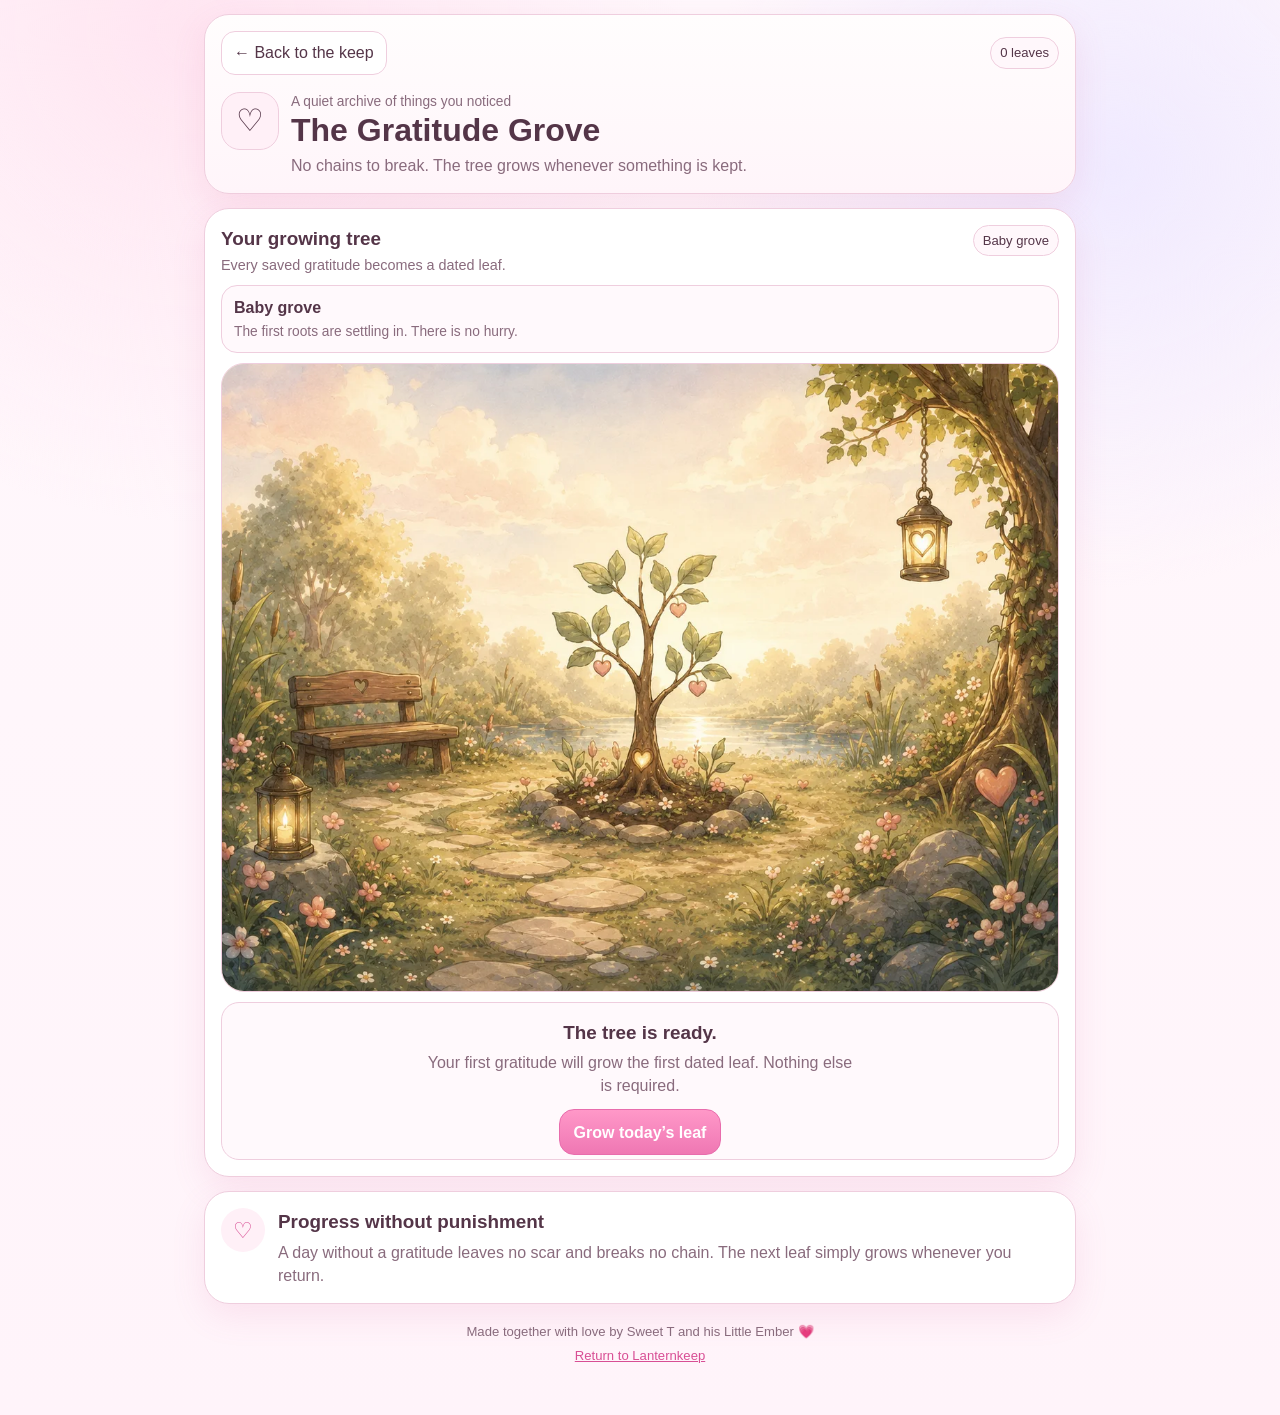
==== commit c2ade889: "Add files via upload" ====
--- a/grove.html
+++ b/grove.html
@@ -10,7 +10,7 @@
   <link rel="manifest" href="./manifest.webmanifest">
   <link rel="apple-touch-icon" href="./apple-touch-icon.png">
   <link rel="icon" href="./icon-192.png">
-  <link rel="stylesheet" href="./styles-v140.css">
+  <link rel="stylesheet" href="./styles-v141.css">
 </head>
 <body class="grove-page">
   <div class="app-shell grove-shell">
@@ -51,7 +51,7 @@
           <img
             id="groveStageArt"
             class="grove-stage-art"
-            src="./assets/grove/grove_stage_1_baby.webp"
+            src="./grove_stage_1_baby.webp"
             alt="A baby gratitude tree in Lanternkeep"
           >
           <div id="leafCanopy" class="leaf-canopy"></div>
@@ -107,6 +107,6 @@
     </footer>
   </div>
 
-  <script src="./grove-v140.js"></script>
+  <script src="./grove-v141.js"></script>
 </body>
 </html>
--- a/styles-v141.css
+++ b/styles-v141.css
@@ -0,0 +1,2048 @@
+
+:root {
+  --ink: #543548;
+  --muted: #896b7d;
+  --line: #efcede;
+  --pink: #ef77b3;
+  --pink-deep: #d84e94;
+  --pink-soft: #fff0f7;
+  --blue: #86d4fb;
+  --panel: #ffffff;
+  --danger: #b83d63;
+  --shadow: 0 12px 34px rgba(210, 92, 148, 0.12);
+  color-scheme: light;
+}
+
+* {
+  box-sizing: border-box;
+}
+
+html {
+  background: #fff5fa;
+}
+
+body {
+  margin: 0;
+  min-height: 100vh;
+  background:
+    radial-gradient(circle at 12% 0%, #ffe8f3 0%, transparent 28%),
+    radial-gradient(circle at 88% 8%, #f5edff 0%, transparent 24%),
+    linear-gradient(180deg, #fffafd, #fff4fa);
+  color: var(--ink);
+  font:
+    16px/1.45 -apple-system, BlinkMacSystemFont, "Segoe UI", Roboto,
+    Helvetica, Arial, sans-serif;
+}
+
+button,
+input,
+select {
+  font: inherit;
+}
+
+button,
+label,
+select {
+  -webkit-tap-highlight-color: transparent;
+}
+
+button {
+  touch-action: manipulation;
+}
+
+.app-shell {
+  width: min(100%, 900px);
+  margin: 0 auto;
+  padding:
+    max(14px, env(safe-area-inset-top))
+    14px
+    calc(34px + env(safe-area-inset-bottom));
+}
+
+.card {
+  margin-bottom: 14px;
+  padding: 16px;
+  overflow: hidden;
+  border: 1px solid var(--line);
+  border-radius: 25px;
+  background: var(--panel);
+  box-shadow: var(--shadow);
+}
+
+h1,
+h2,
+h3,
+p {
+  margin: 0;
+}
+
+h1 {
+  margin-top: 2px;
+  font-size: clamp(1.55rem, 6vw, 2rem);
+  line-height: 1.05;
+}
+
+h2 {
+  font-size: 1.18rem;
+}
+
+h3 {
+  font-size: 1rem;
+}
+
+.eyebrow {
+  color: var(--muted);
+  font-size: 0.86rem;
+}
+
+.hero {
+  background:
+    radial-gradient(circle at 14% 15%, rgba(239, 119, 179, 0.14), transparent 30%),
+    linear-gradient(180deg, #fffdfd, #fff6fb);
+}
+
+.brand-row {
+  display: flex;
+  gap: 13px;
+  align-items: flex-start;
+}
+
+.brand-copy {
+  flex: 1;
+  min-width: 0;
+}
+
+.brand-copy p {
+  margin-top: 6px;
+  color: var(--muted);
+}
+
+.brand-copy .date-line {
+  margin-top: 5px;
+  color: var(--pink-deep);
+  font-size: 0.86rem;
+  font-weight: 700;
+}
+
+.brand-copy .date-line + #heroMessage {
+  margin-top: 3px;
+}
+
+.icon-button {
+  display: grid;
+  width: 44px;
+  height: 44px;
+  flex: 0 0 auto;
+  place-items: center;
+  border: 1px solid var(--line);
+  border-radius: 50%;
+  background: #fff;
+  color: var(--ink);
+  font-size: 1.35rem;
+  cursor: pointer;
+}
+
+.lantern-logo,
+.big-lantern {
+  position: relative;
+  width: 64px;
+  height: 77px;
+  flex: 0 0 auto;
+}
+
+.lantern-handle {
+  position: absolute;
+  top: 0;
+  left: 16px;
+  width: 32px;
+  height: 25px;
+  border: 3px solid #dba3bf;
+  border-bottom: 0;
+  border-radius: 19px 19px 0 0;
+}
+
+.lantern-body {
+  position: absolute;
+  top: 20px;
+  left: 9px;
+  width: 46px;
+  height: 52px;
+  overflow: hidden;
+  border: 2px solid #dba3bf;
+  border-radius: 14px 14px 18px 18px;
+  background: #fff;
+}
+
+.lantern-glow {
+  position: absolute;
+  inset: 8px;
+  border-radius: 50% 50% 42% 42%;
+  background: var(--pink);
+  opacity: 0.14;
+  transition: 260ms ease;
+}
+
+.lantern-heart {
+  position: absolute;
+  inset: 0;
+  display: grid;
+  place-items: center;
+  color: var(--pink-deep);
+  font-size: 23px;
+}
+
+.lit .lantern-glow {
+  opacity: 0.74;
+  transform: scale(1.08);
+  box-shadow: 0 0 28px rgba(239, 119, 179, 0.38);
+}
+
+.mode-row {
+  display: grid;
+  grid-template-columns: 1fr 1fr;
+  gap: 9px;
+  margin-top: 15px;
+}
+
+.mode-button,
+.primary-button,
+.secondary-button,
+.danger-button,
+.text-button,
+.file-button {
+  min-height: 46px;
+  border-radius: 15px;
+  cursor: pointer;
+}
+
+.mode-button {
+  border: 1px solid var(--line);
+  background: #fff;
+  color: var(--ink);
+}
+
+.mode-button.active {
+  border-color: var(--pink);
+  background: var(--pink-soft);
+  font-weight: 700;
+}
+
+.primary-button {
+  border: 1px solid #e86cac;
+  background: linear-gradient(180deg, #ff98c8, var(--pink));
+  color: #fff;
+  font-weight: 700;
+}
+
+.secondary-button,
+.file-button {
+  display: grid;
+  place-items: center;
+  border: 1px solid var(--line);
+  background: #fff;
+  color: var(--ink);
+  text-align: center;
+}
+
+.danger-button {
+  border: 1px solid #e1a8ba;
+  background: #fff5f8;
+  color: var(--danger);
+  font-weight: 650;
+}
+
+.text-button {
+  min-height: 36px;
+  padding: 4px 8px;
+  border: 0;
+  background: transparent;
+  color: var(--pink-deep);
+  font-weight: 700;
+}
+
+.stat-grid {
+  display: grid;
+  grid-template-columns: repeat(3, 1fr);
+  gap: 9px;
+  margin-top: 12px;
+}
+
+.stat {
+  padding: 11px;
+  border: 1px solid var(--line);
+  border-radius: 17px;
+  background: #fff;
+}
+
+.stat span {
+  display: block;
+  color: var(--muted);
+  font-size: 0.78rem;
+}
+
+.stat strong {
+  display: block;
+  margin-top: 2px;
+  font-size: 1.2rem;
+}
+
+.section-heading,
+.settings-heading,
+.dialog-header,
+.time-heading {
+  display: flex;
+  gap: 10px;
+  align-items: flex-start;
+  justify-content: space-between;
+}
+
+.section-heading {
+  margin-bottom: 11px;
+}
+
+.section-heading p,
+.settings-heading p,
+.time-heading p {
+  margin-top: 3px;
+  color: var(--muted);
+  font-size: 0.9rem;
+}
+
+.pill {
+  padding: 5px 9px;
+  border: 1px solid var(--line);
+  border-radius: 999px;
+  background: #fff7fb;
+  font-size: 0.82rem;
+  white-space: nowrap;
+}
+
+.world {
+  position: relative;
+  min-height: 330px;
+  overflow: hidden;
+  border: 1px solid var(--line);
+  border-radius: 22px;
+  background: linear-gradient(180deg, #fff3fa, #fffafe 62%, #fff);
+  transition: 260ms ease;
+}
+
+.world.low-energy {
+  background: linear-gradient(180deg, #fff9fc, #fff 78%);
+}
+
+.big-lantern {
+  position: absolute;
+  top: 16px;
+  left: 50%;
+  z-index: 5;
+  transform: translateX(-50%) scale(1.13);
+}
+
+.star {
+  position: absolute;
+  z-index: 2;
+  color: #efc45f;
+  opacity: 0.15;
+  transition: 260ms ease;
+}
+
+.star.on {
+  opacity: 1;
+  transform: translateY(-2px);
+}
+
+.star-1 { top: 14%; left: 17%; }
+.star-2 { top: 20%; left: 35%; }
+.star-3 { top: 15%; left: 69%; }
+.star-4 { top: 23%; left: 83%; }
+
+.pink-tree {
+  position: absolute;
+  bottom: 54px;
+  left: 17px;
+  z-index: 4;
+  width: 74px;
+  height: 112px;
+}
+
+.tree-trunk {
+  position: absolute;
+  bottom: 0;
+  left: 30px;
+  width: 12px;
+  height: 46px;
+  border-radius: 8px;
+  background: #c99578;
+}
+
+.tree-leaf {
+  position: absolute;
+  border: 1px solid #efbdd4;
+  border-radius: 50%;
+  background: #ffcce1;
+}
+
+.leaf-a { bottom: 35px; left: 0; width: 36px; height: 34px; }
+.leaf-b { bottom: 49px; left: 19px; width: 38px; height: 36px; }
+.leaf-c { bottom: 34px; left: 40px; width: 31px; height: 31px; }
+
+.tree-note {
+  position: absolute;
+  bottom: 124px;
+  left: 71px;
+  z-index: 9;
+  max-width: min(160px, 45vw);
+  padding: 5px 8px;
+  border: 1px solid var(--line);
+  border-radius: 11px;
+  background: #fff;
+  font-size: 0.72rem;
+  opacity: 0;
+  transform: translateY(6px);
+  transition: 260ms ease;
+}
+
+.tree-note.show {
+  opacity: 1;
+  transform: none;
+}
+
+.path {
+  position: absolute;
+  bottom: 17px;
+  left: 22px;
+  z-index: 3;
+  width: 132px;
+  height: 57px;
+  border: 1px solid #ebd6a4;
+  border-radius: 50%;
+  background: #fff0ce;
+  transform: rotate(-4deg);
+}
+
+.pawprints {
+  position: absolute;
+  bottom: 30px;
+  left: 53px;
+  z-index: 8;
+  display: flex;
+  gap: 7px;
+  align-items: center;
+  opacity: 0;
+  transform: rotate(-10deg) translateY(4px);
+  transition: 260ms ease;
+  font-size: 17px;
+}
+
+.pawprints.show {
+  opacity: 1;
+  transform: rotate(-10deg) translateY(0);
+}
+
+.pond {
+  position: absolute;
+  right: 20px;
+  bottom: 17px;
+  z-index: 3;
+  width: 134px;
+  height: 60px;
+  overflow: hidden;
+  border: 2px solid #eecfe0;
+  border-radius: 50%;
+  background: #fff;
+}
+
+.pond-fill {
+  position: absolute;
+  right: 0;
+  bottom: 0;
+  left: 0;
+  height: 0;
+  background: linear-gradient(180deg, #c8edff, var(--blue));
+  transition: 320ms ease;
+}
+
+.pond-shine {
+  position: absolute;
+  top: 9px;
+  left: 50%;
+  width: 44px;
+  height: 7px;
+  border: 2px solid rgba(255,255,255,0.8);
+  border-top: 0;
+  border-radius: 50%;
+  transform: translateX(-50%);
+}
+
+.world-ground {
+  position: absolute;
+  right: 0;
+  bottom: 0;
+  left: 0;
+  z-index: 1;
+  height: 74px;
+  border-top: 1px solid #f1dce7;
+  background: #fff7fb;
+}
+
+.scene-resident {
+  position: absolute;
+  z-index: 8;
+  font-size: 31px;
+  transform-origin: center;
+  user-select: none;
+}
+
+.resident-image {
+  display: block;
+  object-fit: contain;
+  filter: drop-shadow(0 6px 10px rgba(84, 53, 72, 0.14));
+}
+
+.resident-scene-image {
+  width: auto;
+  height: auto;
+  max-width: none;
+}
+
+.daisy-scene {
+  left: 18px;
+  bottom: 48px;
+  width: 112px;
+  height: 112px;
+}
+
+.mallow-scene {
+  right: 34px;
+  bottom: 35px;
+  width: 118px;
+  height: 118px;
+}
+
+.silas-scene {
+  left: 130px;
+  bottom: 48px;
+  width: 108px;
+  height: 108px;
+}
+
+.reggie-scene {
+  top: 42px;
+  right: 16px;
+  width: 118px;
+  height: 180px;
+}
+
+.resident-face-image-wrap {
+  display: grid;
+  place-items: center;
+  width: 66px;
+  height: 66px;
+  margin: 0 auto;
+  border-radius: 18px;
+  background: linear-gradient(180deg, #fffafd, #fff3f8);
+  border: 1px solid #f0d5e2;
+  overflow: hidden;
+}
+
+.resident-face-image {
+  width: 56px;
+  height: 56px;
+  object-fit: contain;
+  display: block;
+}
+
+.resident-card.react .resident-face-image {
+  animation: happy-hop 0.5s ease-in-out 2 alternate;
+}
+
+.daisy-scene {
+  bottom: 61px;
+  left: 34px;
+  animation: idle-bob 2.8s ease-in-out infinite;
+}
+
+.mallow-scene {
+  right: 58px;
+  bottom: 49px;
+  animation: idle-bob 3.2s ease-in-out infinite;
+}
+
+.silas-scene {
+  bottom: 67px;
+  left: 148px;
+  animation: idle-blink 4s step-end infinite;
+}
+
+.reggie-scene {
+  top: 64px;
+  right: 23px;
+  animation: idle-wiggle 4.6s ease-in-out infinite;
+}
+
+.scene-resident.react {
+  animation: happy-hop 0.5s ease-in-out 2 alternate;
+}
+
+.reggie-scene.permit {
+  animation: siren-spin 0.85s ease-in-out 2;
+}
+
+.scene-bubble {
+  position: absolute;
+  top: 126px;
+  left: 50%;
+  z-index: 10;
+  max-width: min(280px, 78%);
+  padding: 7px 10px;
+  border: 1px solid var(--line);
+  border-radius: 12px;
+  background: rgba(255,255,255,0.95);
+  color: var(--muted);
+  font-size: 0.78rem;
+  text-align: center;
+  opacity: 0;
+  transform: translate(-50%, 7px);
+  transition: 220ms ease;
+  pointer-events: none;
+}
+
+.scene-bubble.show {
+  opacity: 1;
+  transform: translate(-50%, 0);
+}
+
+.resident-strip {
+  margin-top: 10px;
+}
+
+.resident-chips {
+  display: grid;
+  grid-template-columns: repeat(4, 1fr);
+  gap: 7px;
+}
+
+.resident-chip {
+  display: grid;
+  min-width: 0;
+  min-height: 66px;
+  place-items: center;
+  padding: 7px 4px;
+  border: 1px solid var(--line);
+  border-radius: 16px;
+  background: #fff8fc;
+  color: var(--muted);
+  text-align: center;
+  transition: 220ms ease;
+}
+
+.resident-chip.active {
+  border-color: var(--pink);
+  background: var(--pink-soft);
+  color: var(--ink);
+}
+
+.resident-chip-face {
+  display: grid;
+  width: 45px;
+  height: 45px;
+  place-items: center;
+  line-height: 1;
+  transform-origin: center;
+}
+
+.resident-chip-image {
+  display: block;
+  width: 43px;
+  height: 43px;
+  object-fit: contain;
+  filter: drop-shadow(0 3px 5px rgba(84, 53, 72, 0.12));
+}
+
+.resident-chip small {
+  display: block;
+  overflow: hidden;
+  max-width: 100%;
+  margin-top: 4px;
+  text-overflow: ellipsis;
+  white-space: nowrap;
+}
+
+.resident-chip.react .resident-chip-face {
+  animation: happy-hop 0.5s ease-in-out 2 alternate;
+}
+
+.resident-reaction-bar {
+  display: flex;
+  gap: 10px;
+  align-items: center;
+  min-height: 66px;
+  margin-top: 8px;
+  padding: 10px 12px;
+  border: 1px solid var(--line);
+  border-radius: 17px;
+  background: #fff;
+}
+
+.resident-reaction-face {
+  display: grid;
+  width: 48px;
+  height: 48px;
+  flex: 0 0 auto;
+  place-items: center;
+  overflow: hidden;
+  border: 1px solid var(--line);
+  border-radius: 15px;
+  background: var(--pink-soft);
+  font-size: 25px;
+}
+
+.resident-reaction-image {
+  display: block;
+  width: 45px;
+  height: 45px;
+  object-fit: contain;
+}
+
+.resident-reaction-bar p {
+  margin-top: 2px;
+  color: var(--muted);
+  font-size: 0.86rem;
+}
+
+.scene-detail-grid {
+  display: grid;
+  grid-template-columns: repeat(3, 1fr);
+  gap: 9px;
+  margin-top: 9px;
+}
+
+.scene-detail {
+  position: relative;
+  min-height: 120px;
+  padding: 11px;
+  overflow: hidden;
+  border: 1px solid var(--line);
+  border-radius: 18px;
+  background: #fff8fc;
+}
+
+.scene-detail p {
+  max-width: calc(100% - 36px);
+  margin-top: 4px;
+  color: var(--muted);
+  font-size: 0.8rem;
+}
+
+.detail-art {
+  position: absolute;
+  right: 10px;
+  bottom: 9px;
+  font-size: 28px;
+}
+
+.vanity-lights {
+  margin-top: 9px;
+}
+
+.vanity-lights span {
+  display: inline-block;
+  width: 9px;
+  height: 9px;
+  margin-right: 4px;
+  border-radius: 50%;
+  background: #e8d8e1;
+  transition: 220ms ease;
+}
+
+.vanity-lights span.on {
+  background: var(--pink);
+  box-shadow: 0 0 8px rgba(238, 118, 177, 0.35);
+}
+
+.mini-stamp {
+  display: inline-block;
+  margin-top: 9px;
+  padding: 3px 6px;
+  border: 2px solid var(--pink-deep);
+  border-radius: 9px;
+  color: var(--pink-deep);
+  font-size: 0.7rem;
+  font-weight: 800;
+  opacity: 0;
+  transform: rotate(-5deg) scale(0.8);
+  transition: 260ms ease;
+}
+
+.mini-stamp.show {
+  opacity: 1;
+  transform: rotate(-5deg) scale(1);
+}
+
+.water-drops {
+  display: grid;
+  grid-template-columns: repeat(auto-fit, minmax(42px, 1fr));
+  gap: 8px;
+}
+
+.water-drop {
+  height: 46px;
+  border: 1px solid var(--line);
+  border-radius: 50% 50% 57% 57% / 62% 62% 38% 38%;
+  background: #fff;
+  color: #a3d8f6;
+  cursor: pointer;
+  transition: 220ms ease;
+}
+
+.water-drop.filled {
+  border-color: #84cffa;
+  background: linear-gradient(180deg, #c8edff, #86d4fb);
+  color: #fff;
+  transform: translateY(-2px);
+}
+
+.two-buttons {
+  display: grid;
+  grid-template-columns: 1fr 1fr;
+  gap: 9px;
+  margin-top: 11px;
+}
+
+.gentle-note {
+  margin-top: 9px;
+  color: var(--muted);
+  font-size: 0.9rem;
+}
+
+.gratitude-row {
+  display: grid;
+  grid-template-columns: 1fr auto;
+  gap: 9px;
+}
+
+input[type="text"],
+select {
+  width: 100%;
+  min-height: 46px;
+  padding: 11px 12px;
+  border: 1px solid var(--line);
+  border-radius: 15px;
+  background: #fff;
+  color: var(--ink);
+}
+
+.saved-note {
+  margin-top: 9px;
+  padding: 10px;
+  border: 1px solid var(--line);
+  border-radius: 14px;
+  background: #fff6fb;
+}
+
+.time-section {
+  margin-top: 10px;
+  overflow: hidden;
+  border: 1px solid var(--line);
+  border-radius: 19px;
+  background: #fff;
+}
+
+.time-heading {
+  padding: 13px;
+  border-bottom: 1px solid #f4e1ea;
+}
+
+.task-list {
+  padding: 1px 11px 11px;
+}
+
+.task-row {
+  position: relative;
+  display: flex;
+  gap: 11px;
+  align-items: center;
+  min-height: 58px;
+  margin-top: 10px;
+  padding: 10px;
+  border: 1px solid var(--line);
+  border-radius: 15px;
+  background: #fff;
+  cursor: pointer;
+  transition: 220ms ease;
+}
+
+.task-row.done {
+  background: #fff6fb;
+  opacity: 0.68;
+}
+
+.task-row.done .task-name {
+  text-decoration: line-through;
+}
+
+.task-row input {
+  position: absolute;
+  opacity: 0;
+  pointer-events: none;
+}
+
+.custom-check {
+  display: grid;
+  width: 24px;
+  height: 24px;
+  flex: 0 0 auto;
+  place-items: center;
+  border: 2px solid #dcb3c8;
+  border-radius: 7px;
+  color: #fff;
+  transition: 220ms ease;
+}
+
+.task-row.done .custom-check {
+  border-color: var(--pink);
+  background: var(--pink);
+}
+
+.task-row.done .custom-check::after {
+  content: "✓";
+  font-size: 0.8rem;
+}
+
+.task-copy {
+  flex: 1;
+  min-width: 0;
+}
+
+.task-copy strong,
+.task-copy small {
+  display: block;
+}
+
+.task-copy small {
+  margin-top: 2px;
+  color: var(--muted);
+  font-size: 0.8rem;
+}
+
+.task-edit-button {
+  width: 42px;
+  height: 42px;
+  flex: 0 0 auto;
+  border: 0;
+  border-radius: 50%;
+  background: transparent;
+  color: var(--muted);
+  cursor: pointer;
+}
+
+.empty-state {
+  padding: 24px 10px 10px;
+  text-align: center;
+}
+
+.empty-state p {
+  max-width: 420px;
+  margin: 6px auto 14px;
+  color: var(--muted);
+}
+
+.empty-icon {
+  color: var(--pink);
+  font-size: 2rem;
+}
+
+
+footer {
+  padding: 4px 8px 16px;
+  color: var(--muted);
+  text-align: center;
+  font-size: 0.82rem;
+}
+
+footer button {
+  margin-top: 5px;
+  border: 0;
+  background: transparent;
+  color: var(--pink-deep);
+  text-decoration: underline;
+}
+
+.app-dialog {
+  width: min(calc(100% - 24px), 650px);
+  max-height: calc(100vh - 40px);
+  padding: 0;
+  overflow: visible;
+  border: 0;
+  border-radius: 25px;
+  background: transparent;
+}
+
+.app-dialog::backdrop {
+  background: rgba(84, 53, 72, 0.36);
+  backdrop-filter: blur(5px);
+}
+
+.dialog-card {
+  max-height: calc(100vh - 40px);
+  padding: 18px;
+  overflow-y: auto;
+  border: 1px solid var(--line);
+  border-radius: 25px;
+  background: #fff;
+  box-shadow: 0 18px 60px rgba(84, 53, 72, 0.22);
+}
+
+.dialog-card > p {
+  margin-top: 10px;
+  color: var(--muted);
+}
+
+.dialog-lantern {
+  color: var(--pink);
+  font-size: 2rem;
+  text-align: center;
+}
+
+.choice-stack {
+  display: grid;
+  gap: 9px;
+  margin-top: 16px;
+}
+
+.dialog-fine-print {
+  font-size: 0.82rem;
+  text-align: center;
+}
+
+.settings-section {
+  margin-top: 18px;
+  padding-top: 16px;
+  border-top: 1px solid #f3dfe9;
+}
+
+.settings-task-list {
+  display: grid;
+  gap: 8px;
+  margin-top: 10px;
+}
+
+.settings-task {
+  display: flex;
+  gap: 9px;
+  align-items: center;
+  padding: 10px;
+  border: 1px solid var(--line);
+  border-radius: 14px;
+}
+
+.settings-task-copy {
+  flex: 1;
+  min-width: 0;
+}
+
+.settings-task-copy strong,
+.settings-task-copy small {
+  display: block;
+}
+
+.settings-task-copy small {
+  color: var(--muted);
+}
+
+.settings-task button {
+  min-width: 44px;
+  min-height: 44px;
+  border: 1px solid var(--line);
+  border-radius: 13px;
+  background: #fff;
+  color: var(--ink);
+}
+
+.privacy-box {
+  padding: 14px;
+  border: 1px solid var(--line);
+  border-radius: 17px;
+  background: #fff8fc;
+}
+
+.privacy-box p {
+  margin-top: 7px;
+  color: var(--muted);
+  font-size: 0.88rem;
+}
+
+.file-button {
+  position: relative;
+}
+
+.file-button input {
+  position: absolute;
+  width: 1px;
+  height: 1px;
+  opacity: 0;
+}
+
+.danger-zone {
+  display: grid;
+  grid-template-columns: 1fr 1fr;
+  gap: 9px;
+  margin-top: 18px;
+}
+
+.field-label {
+  display: block;
+  margin: 14px 0 6px;
+  color: var(--muted);
+  font-size: 0.86rem;
+  font-weight: 650;
+}
+
+.form-grid {
+  display: grid;
+  grid-template-columns: 1fr 1fr;
+  gap: 9px;
+}
+
+@keyframes idle-bob {
+  0%, 100% { transform: translateY(0); }
+  50% { transform: translateY(-4px); }
+}
+
+@keyframes idle-blink {
+  0%, 92%, 100% { transform: scaleY(1); }
+  94%, 96% { transform: scaleY(0.82); }
+}
+
+@keyframes idle-wiggle {
+  0%, 100% { transform: rotate(0deg); }
+  25% { transform: rotate(-2deg); }
+  75% { transform: rotate(2deg); }
+}
+
+@keyframes happy-hop {
+  from { transform: translateY(0) scale(1); }
+  to { transform: translateY(-7px) scale(1.06); }
+}
+
+@keyframes siren-spin {
+  0% { transform: rotate(-4deg) scale(1); }
+  50% { transform: rotate(4deg) scale(1.08); }
+  100% { transform: rotate(-4deg) scale(1); }
+}
+
+@media (max-width: 720px) {
+  .scene-detail-grid {
+    grid-template-columns: 1fr;
+  }
+
+
+  .gratitude-row,
+  .form-grid {
+    grid-template-columns: 1fr;
+  }
+}
+
+@media (max-width: 390px) {
+  .brand-row {
+    gap: 9px;
+  }
+
+  .lantern-logo {
+    transform: scale(0.88);
+    transform-origin: top left;
+    margin-right: -6px;
+  }
+
+  .stat {
+    padding: 9px;
+  }
+
+  .world {
+    min-height: 324px;
+  }
+
+  .daisy-scene {
+    left: 10px;
+    width: 100px;
+    height: 100px;
+  }
+
+  .silas-scene {
+    left: 108px;
+    width: 100px;
+    height: 100px;
+  }
+
+  .mallow-scene {
+    right: 26px;
+    width: 106px;
+    height: 106px;
+  }
+
+  .reggie-scene {
+    right: 8px;
+    width: 106px;
+    height: 162px;
+  }
+
+  .resident-face-image-wrap {
+    width: 60px;
+    height: 60px;
+  }
+
+  .resident-face-image {
+    width: 50px;
+    height: 50px;
+  }
+}
+
+@media (prefers-reduced-motion: reduce) {
+  *,
+  *::before,
+  *::after {
+    scroll-behavior: auto !important;
+    animation-duration: 0.001ms !important;
+    animation-iteration-count: 1 !important;
+    transition-duration: 0.001ms !important;
+  }
+}
+
+
+/* Gratitude Grove — Lanternkeep 1.2 */
+.gratitude-tree-link {
+  appearance: none;
+  padding: 0;
+  border: 0;
+  background: transparent;
+  color: inherit;
+  cursor: pointer;
+  -webkit-tap-highlight-color: transparent;
+}
+
+.gratitude-tree-link:focus-visible {
+  outline: 3px solid rgba(239, 119, 179, 0.38);
+  outline-offset: 5px;
+}
+
+.gratitude-tree-link.has-leaves .tree-leaf {
+  box-shadow: 0 0 12px rgba(239, 119, 179, 0.24);
+}
+
+.tree-path-sign {
+  position: absolute;
+  right: -26px;
+  bottom: 18px;
+  z-index: 3;
+  padding: 2px 5px;
+  border: 1px solid #d9b295;
+  border-radius: 5px;
+  background: #fff0ce;
+  color: #795a49;
+  font-size: 0.58rem;
+  font-weight: 800;
+  transform: rotate(-5deg);
+}
+
+.tree-path-sign::before {
+  content: "";
+  position: absolute;
+  left: 50%;
+  top: 100%;
+  width: 2px;
+  height: 13px;
+  background: #b68668;
+  transform: translateX(-50%);
+}
+
+.grove-link-button {
+  display: flex;
+  gap: 11px;
+  align-items: center;
+  min-height: 58px;
+  margin-top: 10px;
+  padding: 10px 12px;
+  border: 1px solid var(--line);
+  border-radius: 17px;
+  background: #fff8fc;
+  color: var(--ink);
+  text-decoration: none;
+}
+
+.grove-link-button > span:nth-child(2) {
+  flex: 1;
+  min-width: 0;
+}
+
+.grove-link-button strong,
+.grove-link-button small {
+  display: block;
+}
+
+.grove-link-button small {
+  margin-top: 2px;
+  color: var(--muted);
+  font-size: 0.82rem;
+}
+
+.grove-link-icon {
+  display: grid;
+  width: 40px;
+  height: 40px;
+  flex: 0 0 auto;
+  place-items: center;
+  border-radius: 50%;
+  background: var(--pink-soft);
+  font-size: 23px;
+}
+
+.grove-page {
+  background:
+    radial-gradient(circle at 15% 2%, #ffe5f1 0%, transparent 28%),
+    radial-gradient(circle at 87% 12%, #f0eaff 0%, transparent 25%),
+    linear-gradient(180deg, #fff8fc, #fff4fa);
+}
+
+.grove-shell {
+  width: min(100%, 900px);
+}
+
+.grove-header {
+  background: linear-gradient(180deg, #fffdfd, #fff5fa);
+}
+
+.grove-header-row,
+.grove-title-row,
+.grove-tree-heading {
+  display: flex;
+  gap: 12px;
+  align-items: center;
+  justify-content: space-between;
+}
+
+.grove-title-row {
+  align-items: flex-start;
+  justify-content: flex-start;
+  margin-top: 17px;
+}
+
+.grove-title-row p {
+  margin-top: 6px;
+  color: var(--muted);
+}
+
+.grove-mark {
+  display: grid;
+  width: 58px;
+  height: 58px;
+  flex: 0 0 auto;
+  place-items: center;
+  border: 1px solid var(--line);
+  border-radius: 19px;
+  background: var(--pink-soft);
+  font-size: 31px;
+}
+
+.back-to-keep {
+  display: inline-grid;
+  min-height: 44px;
+  place-items: center;
+  padding: 8px 12px;
+  border: 1px solid var(--line);
+  border-radius: 14px;
+  background: #fff;
+  color: var(--ink);
+  text-decoration: none;
+}
+
+.grove-branch-heading {
+  align-items: flex-start;
+}
+
+.month-branches {
+  display: flex;
+  gap: 8px;
+  overflow-x: auto;
+  padding: 2px 1px 8px;
+  scrollbar-width: thin;
+}
+
+.month-branch-button {
+  min-width: 104px;
+  min-height: 57px;
+  padding: 9px 11px;
+  border: 1px solid var(--line);
+  border-radius: 15px;
+  background: #fff;
+  color: var(--ink);
+  text-align: left;
+  cursor: pointer;
+}
+
+.month-branch-button strong,
+.month-branch-button small {
+  display: block;
+}
+
+.month-branch-button small {
+  margin-top: 2px;
+  color: var(--muted);
+}
+
+.month-branch-button.active {
+  border-color: var(--pink);
+  background: var(--pink-soft);
+}
+
+.grove-tree-heading {
+  margin: 13px 0 9px;
+}
+
+.full-grove-tree {
+  position: relative;
+  min-height: 520px;
+  overflow: hidden;
+  border: 1px solid var(--line);
+  border-radius: 23px;
+  background: linear-gradient(180deg, #fff3fa, #fffafe 68%, #fff7fb);
+}
+
+.grove-sky-specks span {
+  position: absolute;
+  z-index: 1;
+  color: #efc45f;
+  opacity: 0.65;
+}
+
+.grove-sky-specks span:nth-child(1) { top: 8%; left: 12%; }
+.grove-sky-specks span:nth-child(2) { top: 13%; right: 13%; }
+.grove-sky-specks span:nth-child(3) { top: 29%; left: 7%; }
+.grove-sky-specks span:nth-child(4) { top: 32%; right: 8%; }
+
+.canopy-cloud {
+  position: absolute;
+  z-index: 2;
+  border: 1px solid #efbdd4;
+  border-radius: 50%;
+  background: #ffd3e5;
+}
+
+.canopy-one { top: 42px; left: 7%; width: 48%; height: 235px; }
+.canopy-two { top: 22px; right: 7%; width: 49%; height: 245px; }
+.canopy-three { top: 92px; left: 27%; width: 48%; height: 220px; }
+
+.great-trunk {
+  position: absolute;
+  bottom: 42px;
+  left: 50%;
+  z-index: 3;
+  width: 36px;
+  height: 245px;
+  border-radius: 22px 22px 9px 9px;
+  background: #b98268;
+  transform: translateX(-50%);
+}
+
+.great-branch {
+  position: absolute;
+  z-index: 3;
+  height: 17px;
+  border-radius: 999px;
+  background: #b98268;
+}
+
+.great-branch-left {
+  left: 23%;
+  bottom: 190px;
+  width: 31%;
+  transform: rotate(25deg);
+}
+
+.great-branch-right {
+  right: 22%;
+  bottom: 173px;
+  width: 31%;
+  transform: rotate(-24deg);
+}
+
+.great-branch-high {
+  left: 41%;
+  bottom: 257px;
+  width: 22%;
+  transform: rotate(-12deg);
+}
+
+.leaf-canopy {
+  position: absolute;
+  top: 53px;
+  right: 7%;
+  left: 7%;
+  z-index: 5;
+  display: grid;
+  grid-template-columns: repeat(5, minmax(0, 1fr));
+  gap: 8px 6px;
+  align-content: start;
+}
+
+.grove-leaf-button {
+  min-width: 0;
+  min-height: 49px;
+  padding: 5px 3px;
+  border: 1px solid #dfa9c3;
+  border-radius: 65% 35% 62% 38%;
+  background: #fff0f7;
+  color: var(--ink);
+  cursor: pointer;
+  transform: rotate(var(--leaf-turn));
+  transition: 180ms ease;
+}
+
+.grove-leaf-button strong,
+.grove-leaf-button small {
+  display: block;
+  line-height: 1.05;
+}
+
+.grove-leaf-button strong {
+  font-size: 1rem;
+}
+
+.grove-leaf-button small {
+  margin-top: 3px;
+  color: var(--muted);
+  font-size: 0.66rem;
+}
+
+.grove-leaf-button.active,
+.grove-leaf-button:focus-visible {
+  border-color: var(--pink-deep);
+  background: var(--pink);
+  color: #fff;
+  transform: rotate(var(--leaf-turn)) translateY(-3px) scale(1.04);
+}
+
+.grove-leaf-button.active small {
+  color: #fff;
+}
+
+.grove-leaf-button.today::after {
+  content: "today";
+  display: block;
+  margin-top: 2px;
+  color: inherit;
+  font-size: 0.52rem;
+  font-weight: 800;
+  letter-spacing: 0.04em;
+  text-transform: uppercase;
+}
+
+.grove-ground {
+  position: absolute;
+  right: 0;
+  bottom: 0;
+  left: 0;
+  z-index: 1;
+  height: 76px;
+  border-top: 1px solid #f0dce7;
+  background: #fff7fb;
+}
+
+.leaf-memory {
+  min-height: 135px;
+  margin-top: 10px;
+  padding: 16px;
+  border: 1px solid var(--line);
+  border-radius: 19px;
+  background: #fff8fc;
+}
+
+.leaf-memory p {
+  margin-top: 7px;
+  color: var(--ink);
+  font-size: 1.02rem;
+}
+
+.grove-empty {
+  padding: 22px 12px 10px;
+  text-align: center;
+}
+
+.grove-empty p {
+  max-width: 430px;
+  margin: 7px auto 14px;
+  color: var(--muted);
+}
+
+.bare-tree {
+  position: relative;
+  width: 150px;
+  height: 180px;
+  margin: 0 auto 8px;
+}
+
+.bare-trunk {
+  position: absolute;
+  bottom: 0;
+  left: 50%;
+  width: 24px;
+  height: 125px;
+  border-radius: 18px 18px 7px 7px;
+  background: #b98268;
+  transform: translateX(-50%);
+}
+
+.bare-branch {
+  position: absolute;
+  bottom: 92px;
+  width: 78px;
+  height: 12px;
+  border-radius: 999px;
+  background: #b98268;
+}
+
+.branch-left { left: 8px; transform: rotate(28deg); }
+.branch-right { right: 8px; transform: rotate(-28deg); }
+
+.grove-cta {
+  display: inline-grid;
+  min-height: 46px;
+  place-items: center;
+  padding: 9px 14px;
+  text-decoration: none;
+}
+
+.grove-philosophy {
+  display: flex;
+  gap: 13px;
+  align-items: flex-start;
+}
+
+.grove-philosophy p {
+  margin-top: 5px;
+  color: var(--muted);
+}
+
+.grove-philosophy-icon {
+  display: grid;
+  width: 44px;
+  height: 44px;
+  flex: 0 0 auto;
+  place-items: center;
+  border-radius: 50%;
+  background: var(--pink-soft);
+  color: var(--pink-deep);
+  font-size: 1.35rem;
+}
+
+.grove-page footer a {
+  display: inline-block;
+  margin-top: 5px;
+  color: var(--pink-deep);
+}
+
+@media (max-width: 480px) {
+  .full-grove-tree {
+    min-height: 500px;
+  }
+
+  .leaf-canopy {
+    top: 52px;
+    right: 5%;
+    left: 5%;
+    gap: 7px 4px;
+  }
+
+  .grove-leaf-button {
+    min-height: 46px;
+  }
+
+  .canopy-one { left: 2%; width: 54%; }
+  .canopy-two { right: 2%; width: 54%; }
+  .canopy-three { left: 24%; width: 53%; }
+}
+
+
+/* Lanternkeep 1.4.0 — illustrated world and growing Grove */
+.living-scene {
+  min-height: 0;
+  aspect-ratio: 4 / 3;
+  isolation: isolate;
+  background: #f8e9e1;
+}
+
+.keep-scene-art {
+  position: absolute;
+  inset: 0;
+  z-index: 1;
+  display: block;
+  width: 100%;
+  height: 100%;
+  object-fit: cover;
+  transition: opacity 260ms ease, filter 260ms ease;
+}
+
+.living-scene::before {
+  content: "";
+  position: absolute;
+  inset: 0;
+  z-index: 2;
+  background: linear-gradient(180deg, rgba(39, 25, 34, 0.03), transparent 50%, rgba(39, 25, 34, 0.18));
+  pointer-events: none;
+}
+
+.living-scene.low-energy::after {
+  content: "";
+  position: absolute;
+  inset: 0;
+  z-index: 3;
+  background: rgba(255, 248, 252, 0.2);
+  backdrop-filter: saturate(0.86);
+  pointer-events: none;
+}
+
+.living-scene.fully-tended .keep-scene-art {
+  filter: saturate(1.04) brightness(1.02);
+}
+
+.scene-time-label {
+  position: absolute;
+  top: 10px;
+  left: 10px;
+  z-index: 12;
+  padding: 5px 9px;
+  border: 1px solid rgba(255, 255, 255, 0.78);
+  border-radius: 999px;
+  background: rgba(255, 250, 246, 0.86);
+  box-shadow: 0 4px 14px rgba(62, 43, 51, 0.12);
+  color: #684a54;
+  font-size: 0.72rem;
+  font-weight: 800;
+  backdrop-filter: blur(8px);
+}
+
+.scene-grove-link {
+  position: absolute;
+  right: 10px;
+  bottom: 10px;
+  z-index: 13;
+  display: flex;
+  gap: 8px;
+  align-items: center;
+  min-height: 48px;
+  max-width: min(220px, 68%);
+  padding: 7px 10px;
+  border: 1px solid rgba(255, 255, 255, 0.82);
+  border-radius: 16px;
+  background: rgba(255, 250, 246, 0.9);
+  box-shadow: 0 7px 18px rgba(62, 43, 51, 0.18);
+  color: var(--ink);
+  text-align: left;
+  cursor: pointer;
+  backdrop-filter: blur(9px);
+}
+
+.scene-grove-link > span:nth-child(2) {
+  flex: 1;
+  min-width: 0;
+}
+
+.scene-grove-link strong,
+.scene-grove-link small {
+  display: block;
+}
+
+.scene-grove-link strong {
+  font-size: 0.8rem;
+}
+
+.scene-grove-link small {
+  margin-top: 1px;
+  color: var(--muted);
+  font-size: 0.68rem;
+}
+
+.scene-grove-heart {
+  display: grid;
+  width: 30px;
+  height: 30px;
+  flex: 0 0 auto;
+  place-items: center;
+  border-radius: 50%;
+  background: var(--pink-soft);
+  color: var(--pink-deep);
+  font-size: 1.1rem;
+}
+
+.scene-grove-link.has-leaves .scene-grove-heart {
+  background: #ffd7e8;
+  box-shadow: 0 0 13px rgba(239, 119, 179, 0.28);
+}
+
+.scene-pawprints {
+  left: 9%;
+  bottom: 7%;
+  z-index: 11;
+  font-size: clamp(10px, 2.4vw, 17px);
+  filter: sepia(0.35) drop-shadow(0 2px 2px rgba(255,255,255,0.75));
+}
+
+.living-scene .scene-resident {
+  z-index: 10;
+  max-width: none !important;
+  filter: drop-shadow(0 5px 7px rgba(46, 32, 39, 0.24));
+}
+
+.living-scene .daisy-scene {
+  left: 3%;
+  bottom: 2%;
+  width: clamp(62px, 14vw, 112px);
+  height: clamp(62px, 14vw, 112px);
+}
+
+.living-scene .silas-scene {
+  left: 20%;
+  bottom: 1.5%;
+  width: clamp(58px, 13vw, 104px);
+  height: clamp(58px, 13vw, 104px);
+}
+
+.living-scene .mallow-scene {
+  right: 29%;
+  bottom: 1%;
+  width: clamp(62px, 14vw, 112px);
+  height: clamp(62px, 14vw, 112px);
+}
+
+.living-scene .reggie-scene {
+  top: 8%;
+  right: 2%;
+  width: clamp(58px, 12vw, 102px);
+  height: clamp(88px, 18vw, 154px);
+}
+
+.living-scene .scene-bubble {
+  top: 17%;
+  z-index: 15;
+  background: rgba(255, 255, 255, 0.94);
+  backdrop-filter: blur(8px);
+}
+
+/* Gratitude Grove illustrated stages */
+.grove-stage-heading {
+  align-items: flex-start;
+}
+
+.grove-stage-copy {
+  margin: -2px 0 10px;
+  padding: 10px 12px;
+  border: 1px solid var(--line);
+  border-radius: 16px;
+  background: #fff9fc;
+}
+
+.grove-stage-copy strong,
+.grove-stage-copy p {
+  display: block;
+}
+
+.grove-stage-copy p {
+  margin-top: 3px;
+  color: var(--muted);
+  font-size: 0.86rem;
+}
+
+.full-grove-tree {
+  min-height: 0;
+  aspect-ratio: 4 / 3;
+  isolation: isolate;
+  background: #f7ead7;
+}
+
+.grove-stage-art {
+  position: absolute;
+  inset: 0;
+  z-index: 1;
+  display: block;
+  width: 100%;
+  height: 100%;
+  object-fit: cover;
+}
+
+.grove-stage-art::selection {
+  background: transparent;
+}
+
+.leaf-canopy {
+  position: absolute;
+  top: 13%;
+  right: 15%;
+  bottom: 23%;
+  left: 28%;
+  z-index: 5;
+  display: flex;
+  flex-wrap: wrap;
+  gap: clamp(4px, 1vw, 8px);
+  align-content: center;
+  justify-content: center;
+  pointer-events: none;
+}
+
+.grove-leaf-button {
+  width: clamp(39px, 8vw, 58px);
+  min-width: 39px;
+  min-height: clamp(36px, 7vw, 49px);
+  padding: 5px 3px;
+  border: 1px solid rgba(169, 103, 111, 0.74);
+  border-radius: 60% 40% 62% 38%;
+  background: rgba(255, 229, 235, 0.94);
+  box-shadow: 0 3px 8px rgba(67, 45, 50, 0.18);
+  color: #5e3e46;
+  cursor: pointer;
+  transform: rotate(var(--leaf-turn));
+  transition: 180ms ease;
+  pointer-events: auto;
+  backdrop-filter: blur(3px);
+}
+
+.grove-leaf-button strong {
+  font-size: clamp(0.78rem, 2.6vw, 1rem);
+}
+
+.grove-leaf-button small {
+  font-size: clamp(0.52rem, 1.8vw, 0.66rem);
+}
+
+.grove-leaf-button.active,
+.grove-leaf-button:focus-visible {
+  border-color: #b93e79;
+  background: rgba(239, 119, 179, 0.96);
+  box-shadow: 0 4px 12px rgba(128, 49, 86, 0.25);
+  color: #fff;
+}
+
+.grove-empty {
+  margin-top: 10px;
+  padding: 16px 12px 4px;
+  border: 1px solid var(--line);
+  border-radius: 18px;
+  background: #fff9fc;
+}
+
+.grove-empty p {
+  margin: 5px auto 12px;
+}
+
+.grove-archive {
+  margin-top: 12px;
+  padding-top: 13px;
+  border-top: 1px solid var(--line);
+}
+
+.grove-archive .grove-tree-heading {
+  margin-bottom: 0;
+}
+
+@media (max-width: 480px) {
+  .scene-grove-link {
+    max-width: 58%;
+    min-height: 43px;
+    padding: 6px 8px;
+  }
+
+  .scene-grove-heart {
+    width: 27px;
+    height: 27px;
+  }
+
+  .scene-grove-link strong {
+    font-size: 0.72rem;
+  }
+
+  .scene-grove-link small {
+    font-size: 0.62rem;
+  }
+
+  .living-scene .daisy-scene {
+    left: 2%;
+  }
+
+  .living-scene .silas-scene {
+    left: 18%;
+  }
+
+  .living-scene .mallow-scene {
+    right: 31%;
+  }
+
+  .leaf-canopy {
+    top: 12%;
+    right: 10%;
+    bottom: 21%;
+    left: 20%;
+    gap: 4px;
+  }
+}
+
+/* 1.4.0 mobile scene polish */
+.scene-grove-link {
+  top: 10px;
+  bottom: auto;
+}
+
+.living-scene .daisy-scene {
+  left: 2%;
+  bottom: 1%;
+}
+
+.living-scene .silas-scene {
+  left: 21%;
+  bottom: 0.5%;
+}
+
+.living-scene .mallow-scene {
+  right: auto;
+  left: 44%;
+  bottom: 0.5%;
+}
+
+.living-scene .reggie-scene {
+  top: auto;
+  right: 1%;
+  bottom: 0;
+  width: clamp(50px, 11vw, 92px);
+  height: clamp(76px, 17vw, 140px);
+}
+
+.living-scene .scene-bubble {
+  top: 25%;
+}
+
+.grove-leaf-button {
+  width: clamp(32px, 7.5vw, 56px);
+  min-width: 32px;
+  min-height: clamp(30px, 6.5vw, 47px);
+}
+
+@media (max-width: 480px) {
+  .leaf-canopy {
+    top: 8%;
+    right: 6%;
+    bottom: 15%;
+    left: 12%;
+    gap: 3px;
+  }
+
+  .grove-leaf-button {
+    padding: 3px 2px;
+  }
+
+  .grove-leaf-button strong {
+    font-size: 0.72rem;
+  }
+
+  .grove-leaf-button small {
+    margin-top: 1px;
+    font-size: 0.48rem;
+  }
+}
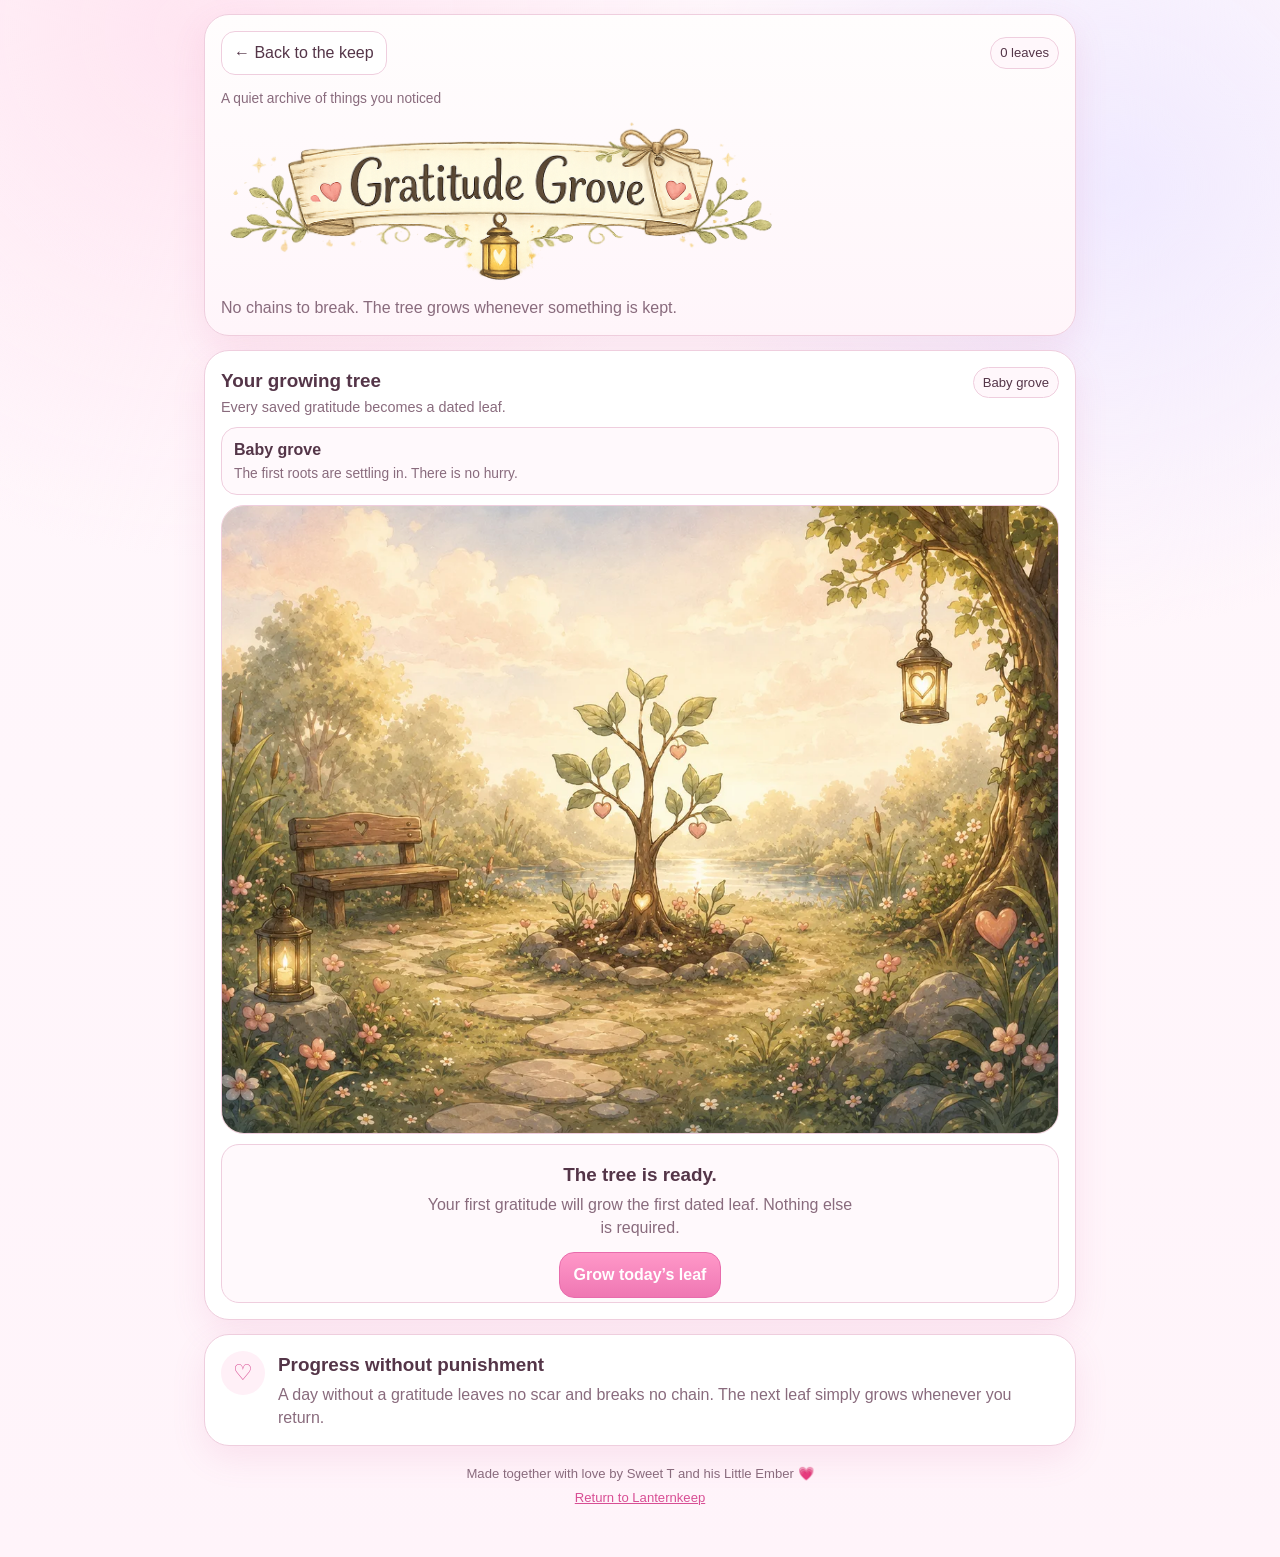
==== commit 41db993b: "Add files via upload" ====
--- a/grove.html
+++ b/grove.html
@@ -21,10 +21,10 @@
       </div>
 
       <div class="grove-title-row">
-        <div class="grove-mark" aria-hidden="true">♡</div>
-        <div>
+        <div class="grove-title-copy">
           <div class="eyebrow">A quiet archive of things you noticed</div>
-          <h1>The Gratitude Grove</h1>
+          <img class="grove-title-art" src="./gratitude_grove_title_v150.png" alt="Gratitude Grove">
+          <h1 class="sr-only">The Gratitude Grove</h1>
           <p>No chains to break. The tree grows whenever something is kept.</p>
         </div>
       </div>
--- a/styles-v141.css
+++ b/styles-v141.css
@@ -2046,3 +2046,185 @@
     font-size: 0.48rem;
   }
 }
+
+
+/* Lanternkeep 1.5.0 — Grove & Glow polish */
+.sr-only {
+  position: absolute !important;
+  width: 1px !important;
+  height: 1px !important;
+  padding: 0 !important;
+  margin: -1px !important;
+  overflow: hidden !important;
+  clip: rect(0, 0, 0, 0) !important;
+  white-space: nowrap !important;
+  border: 0 !important;
+}
+
+.brand-title-art {
+  display: block;
+  width: min(100%, 460px);
+  margin: 4px 0 10px;
+}
+
+.brand-copy .date-line {
+  margin-top: 2px;
+}
+
+.grove-title-copy {
+  width: 100%;
+}
+
+.grove-title-art {
+  display: block;
+  width: min(100%, 560px);
+  margin: 4px 0 6px;
+}
+
+.grove-title-row {
+  margin-top: 14px;
+}
+
+.living-scene .reggie-scene {
+  filter: drop-shadow(0 5px 7px rgba(46, 32, 39, 0.24)) drop-shadow(0 0 12px rgba(255, 208, 120, 0.68)) drop-shadow(0 0 24px rgba(255, 208, 120, 0.36));
+}
+
+.leaf-canopy {
+  top: 12%;
+  right: 8%;
+  bottom: 16%;
+  left: 14%;
+  gap: clamp(8px, 1.6vw, 15px);
+  justify-content: flex-start;
+}
+
+.grove-leaf-button {
+  width: clamp(54px, 13vw, 88px);
+  min-width: 54px;
+  min-height: clamp(74px, 18vw, 118px);
+  padding: 0;
+  border: 0;
+  background: transparent;
+  box-shadow: none;
+  backdrop-filter: none;
+  transform: rotate(var(--leaf-turn));
+  transition: transform 180ms ease, filter 180ms ease;
+  animation: leaf-settle 1.7s ease-out var(--leaf-delay, 0ms) 1 both;
+}
+
+.grove-leaf-button:hover,
+.grove-leaf-button:focus-visible,
+.grove-leaf-button.active {
+  background: transparent;
+  color: inherit;
+  border: 0;
+  box-shadow: none;
+  transform: rotate(var(--leaf-turn)) translateY(-3px) scale(1.03);
+  filter: drop-shadow(0 6px 12px rgba(89, 59, 67, 0.18));
+}
+
+.grove-leaf-figure {
+  position: relative;
+  display: block;
+  width: 100%;
+  height: 100%;
+}
+
+.grove-leaf-art {
+  display: block;
+  width: 100%;
+  height: auto;
+  max-height: 100%;
+  object-fit: contain;
+  animation: leaf-sway 2.2s ease-in-out var(--leaf-delay, 0ms) 2 alternate;
+  transform-origin: 50% 10%;
+  user-select: none;
+  pointer-events: none;
+}
+
+.grove-leaf-tag {
+  position: absolute;
+  right: -12%;
+  bottom: -10%;
+  width: 58%;
+  aspect-ratio: 386 / 680;
+  display: grid;
+  justify-items: center;
+  align-content: center;
+  padding: 30% 15% 14%;
+  background: url('./gratitude_date_tag_v150.png') center/contain no-repeat;
+  filter: drop-shadow(0 4px 8px rgba(79, 55, 60, 0.16));
+  pointer-events: none;
+}
+
+.leaf-day,
+.leaf-month {
+  display: block;
+  width: 100%;
+  text-align: center;
+  color: #6b4a4f;
+  line-height: 1.02;
+}
+
+.leaf-day {
+  font-size: clamp(0.62rem, 1.8vw, 0.9rem);
+  font-weight: 800;
+}
+
+.leaf-month {
+  margin-top: 2px;
+  font-size: clamp(0.46rem, 1.4vw, 0.68rem);
+  letter-spacing: 0.04em;
+  text-transform: uppercase;
+}
+
+.grove-leaf-button.today .grove-leaf-tag {
+  filter: drop-shadow(0 4px 8px rgba(79, 55, 60, 0.16)) drop-shadow(0 0 8px rgba(239, 119, 179, 0.18));
+}
+
+.grove-leaf-button.active .grove-leaf-tag,
+.grove-leaf-button:focus-visible .grove-leaf-tag {
+  transform: translateY(-1px) scale(1.03);
+}
+
+@keyframes leaf-settle {
+  0% { opacity: 0; transform: rotate(calc(var(--leaf-turn) - 7deg)) translateY(-10px) scale(0.94); }
+  55% { opacity: 1; transform: rotate(calc(var(--leaf-turn) + 2deg)) translateY(2px) scale(1.01); }
+  100% { opacity: 1; transform: rotate(var(--leaf-turn)) translateY(0) scale(1); }
+}
+
+@keyframes leaf-sway {
+  0% { transform: rotate(-2.2deg); }
+  100% { transform: rotate(2.2deg); }
+}
+
+@media (max-width: 480px) {
+  .brand-title-art {
+    width: min(100%, 370px);
+    margin-bottom: 8px;
+  }
+
+  .grove-title-art {
+    width: min(100%, 100%);
+  }
+
+  .leaf-canopy {
+    top: 11%;
+    right: 6%;
+    bottom: 14%;
+    left: 12%;
+    gap: 6px;
+  }
+
+  .grove-leaf-button {
+    width: clamp(48px, 12vw, 72px);
+    min-width: 48px;
+    min-height: clamp(68px, 17vw, 102px);
+  }
+
+  .grove-leaf-tag {
+    right: -11%;
+    bottom: -8%;
+    width: 56%;
+  }
+}
